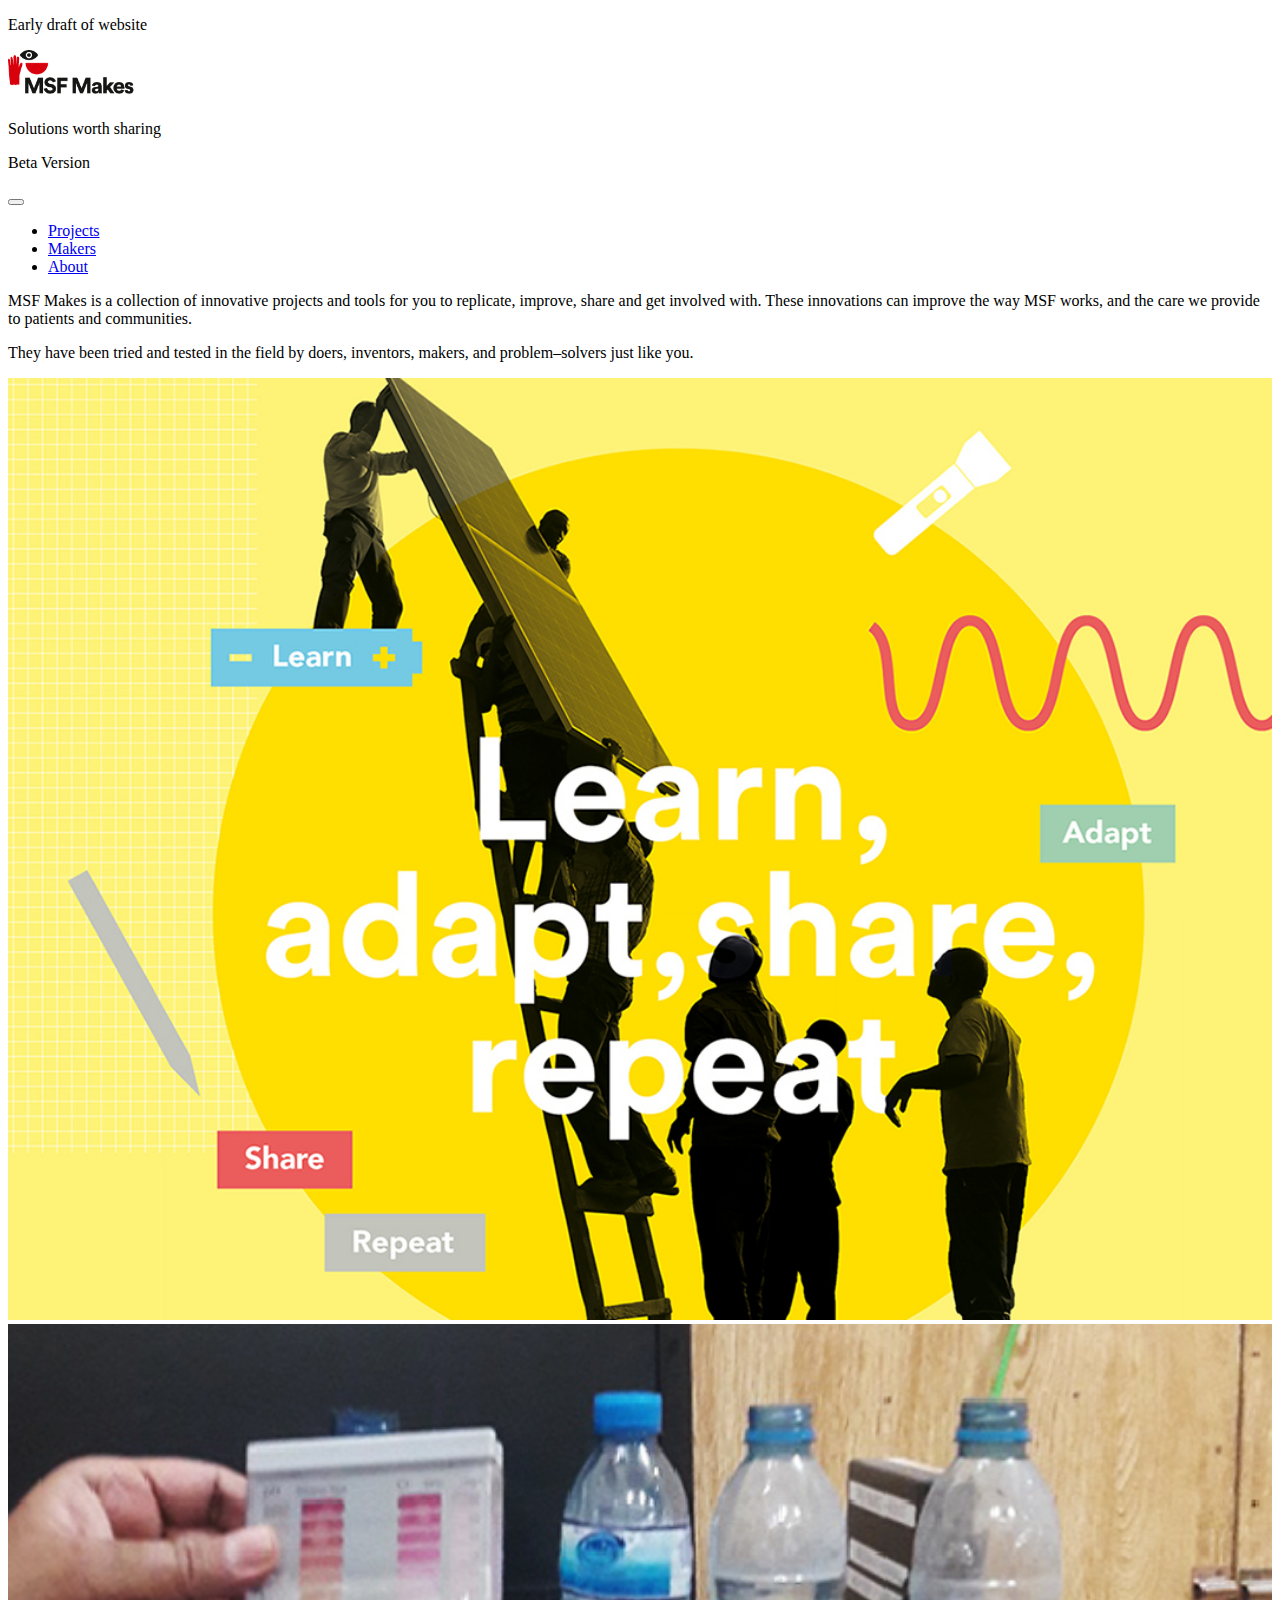
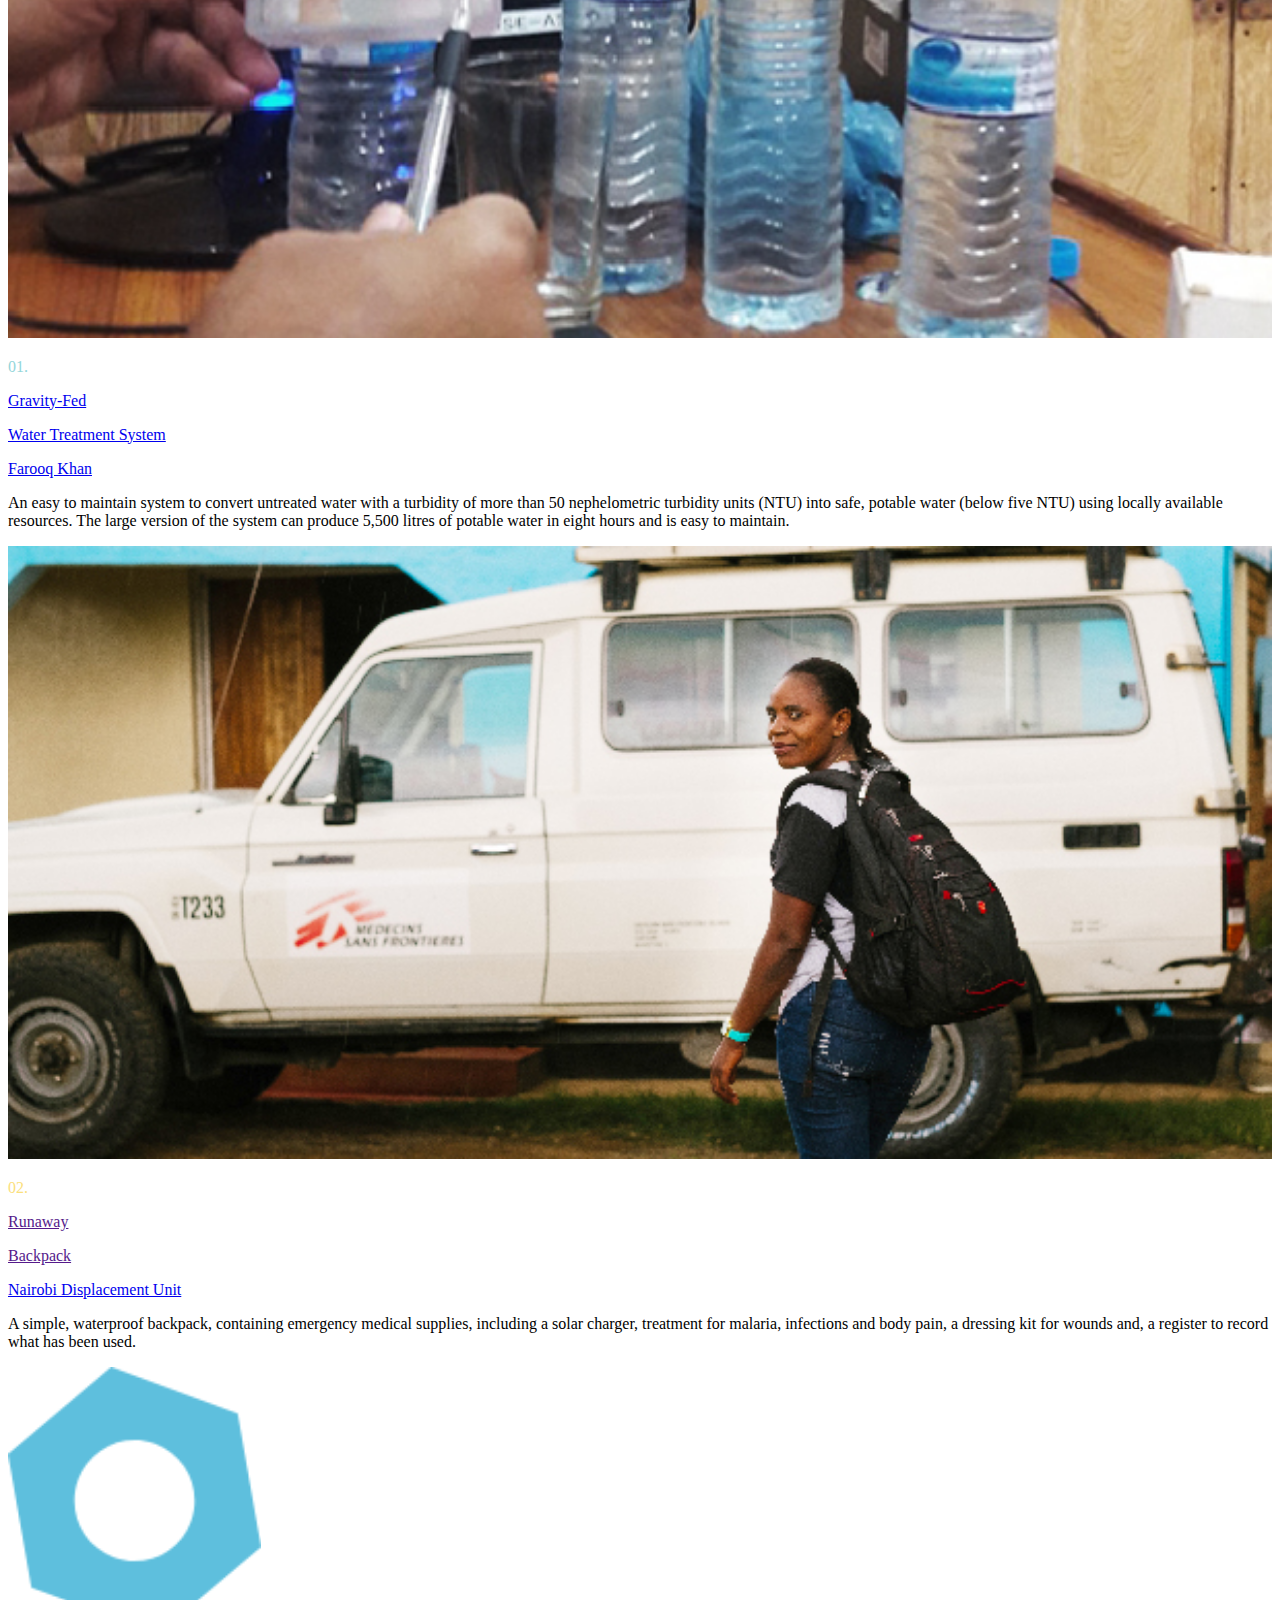
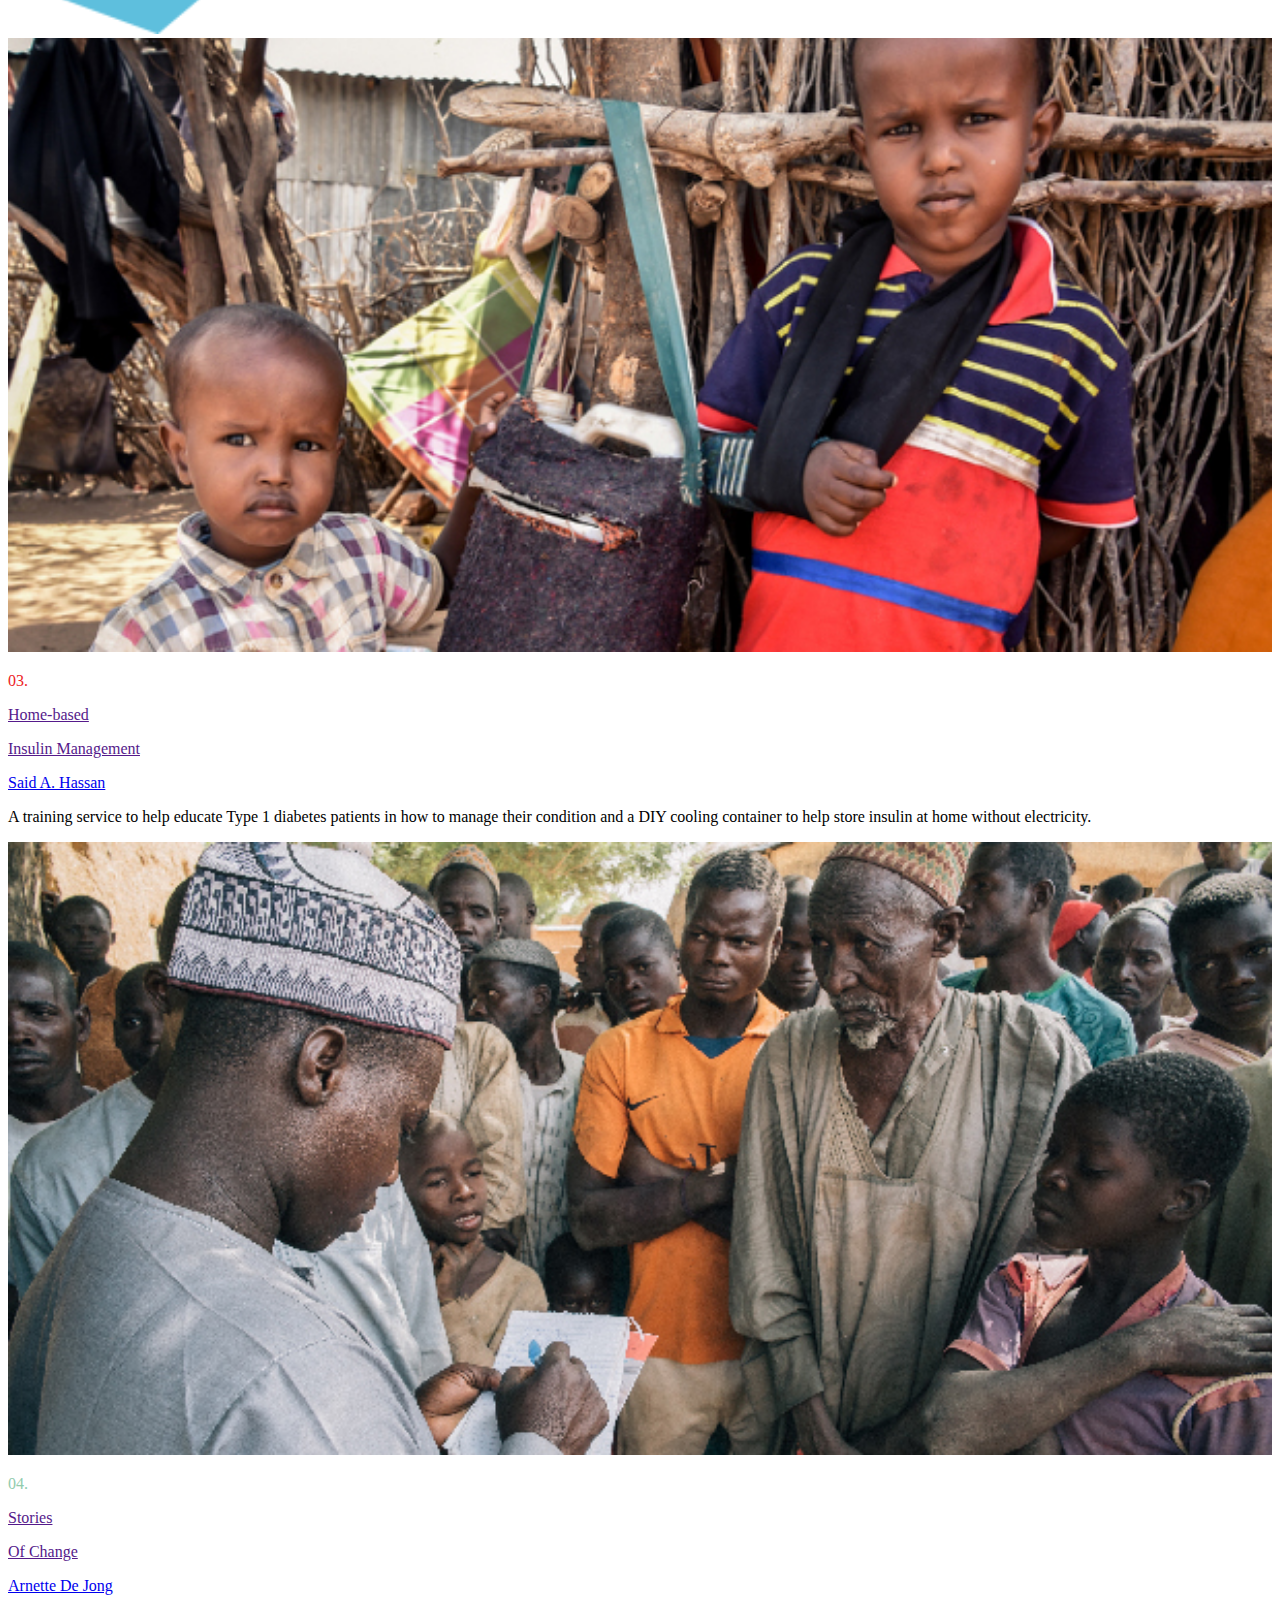
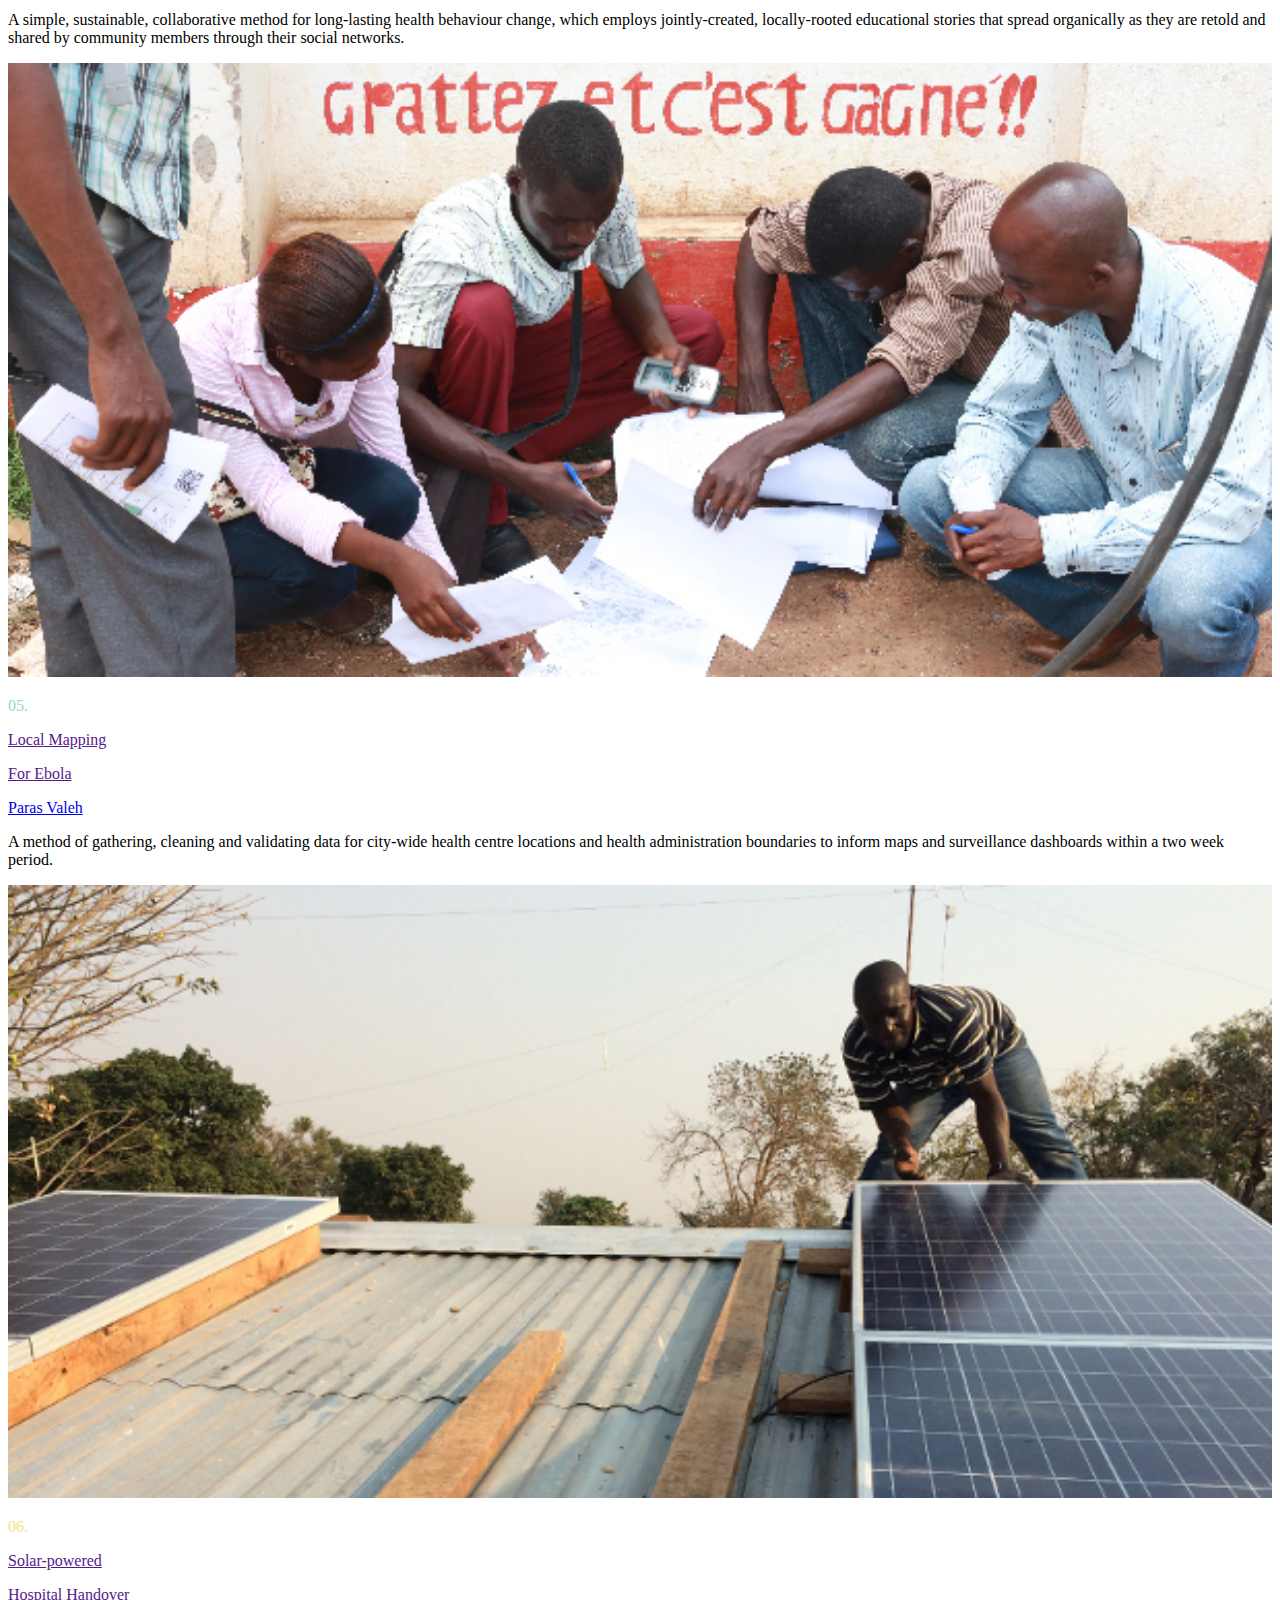
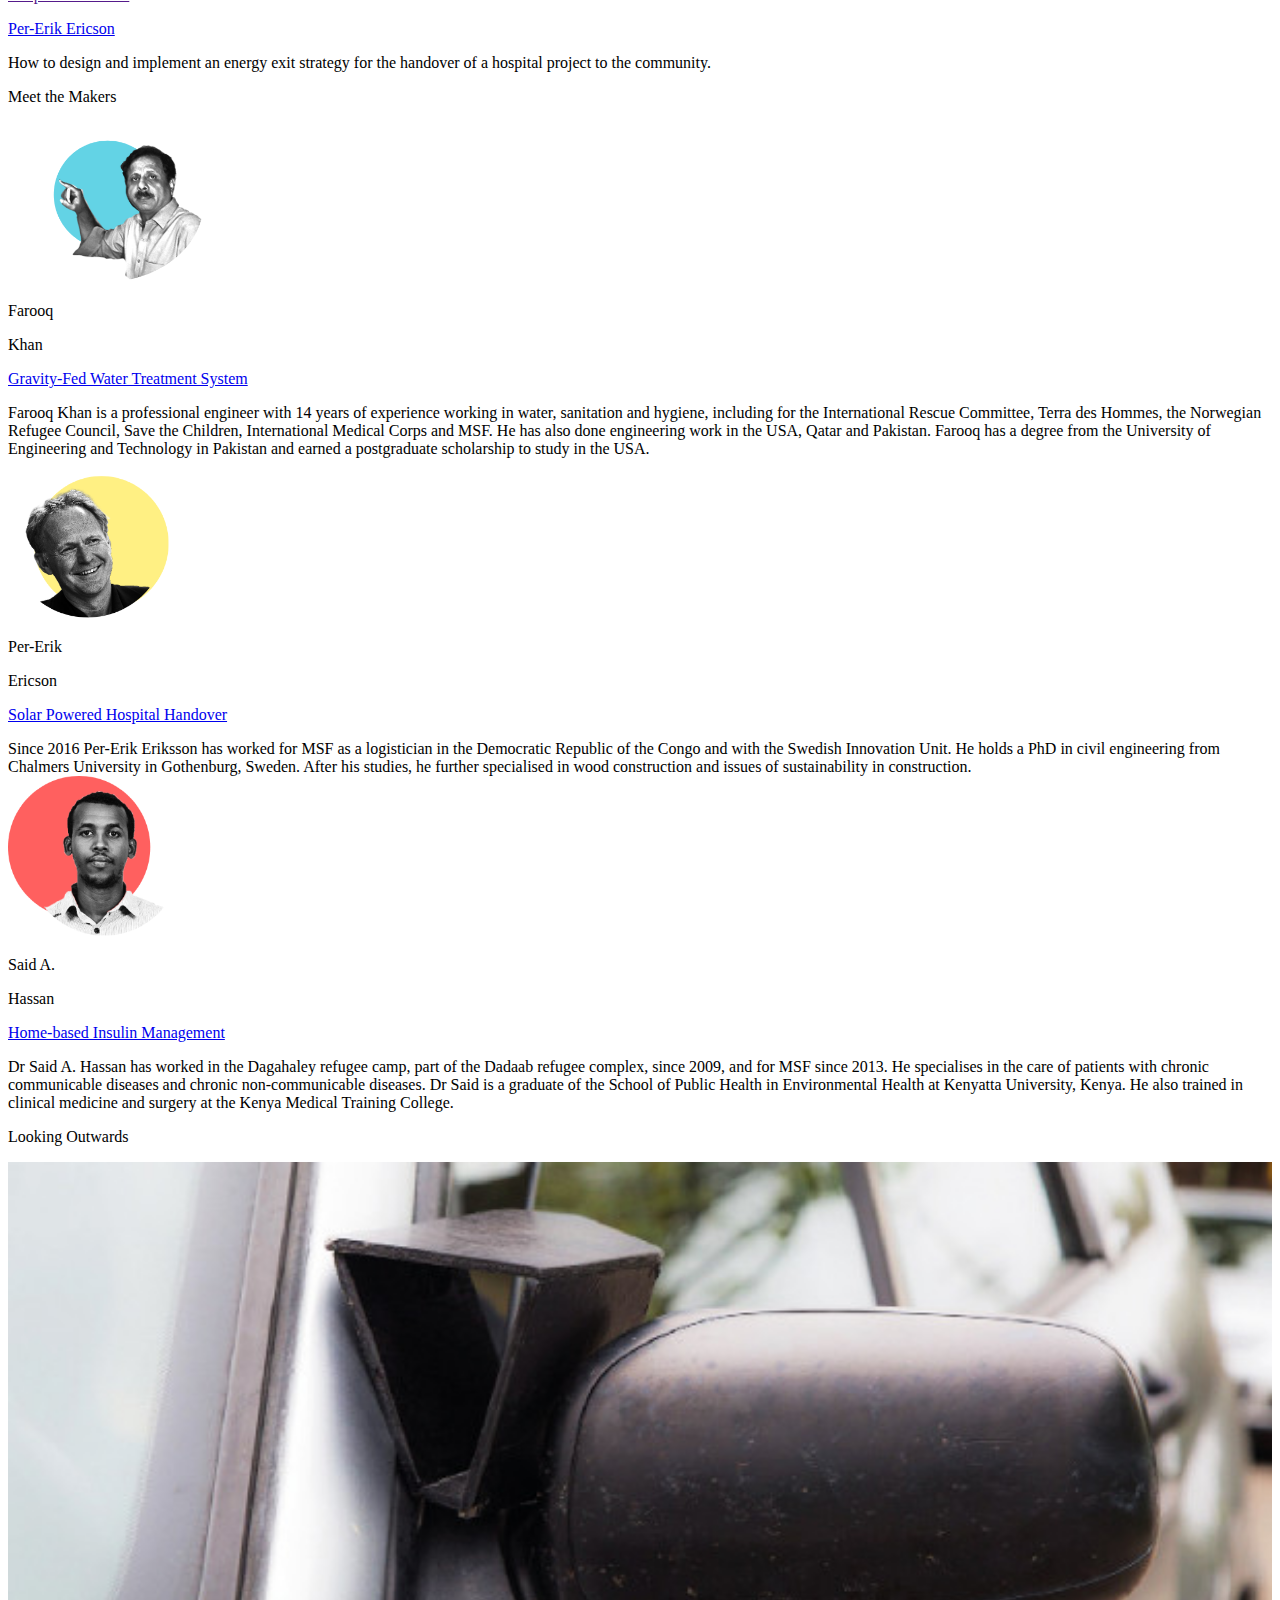
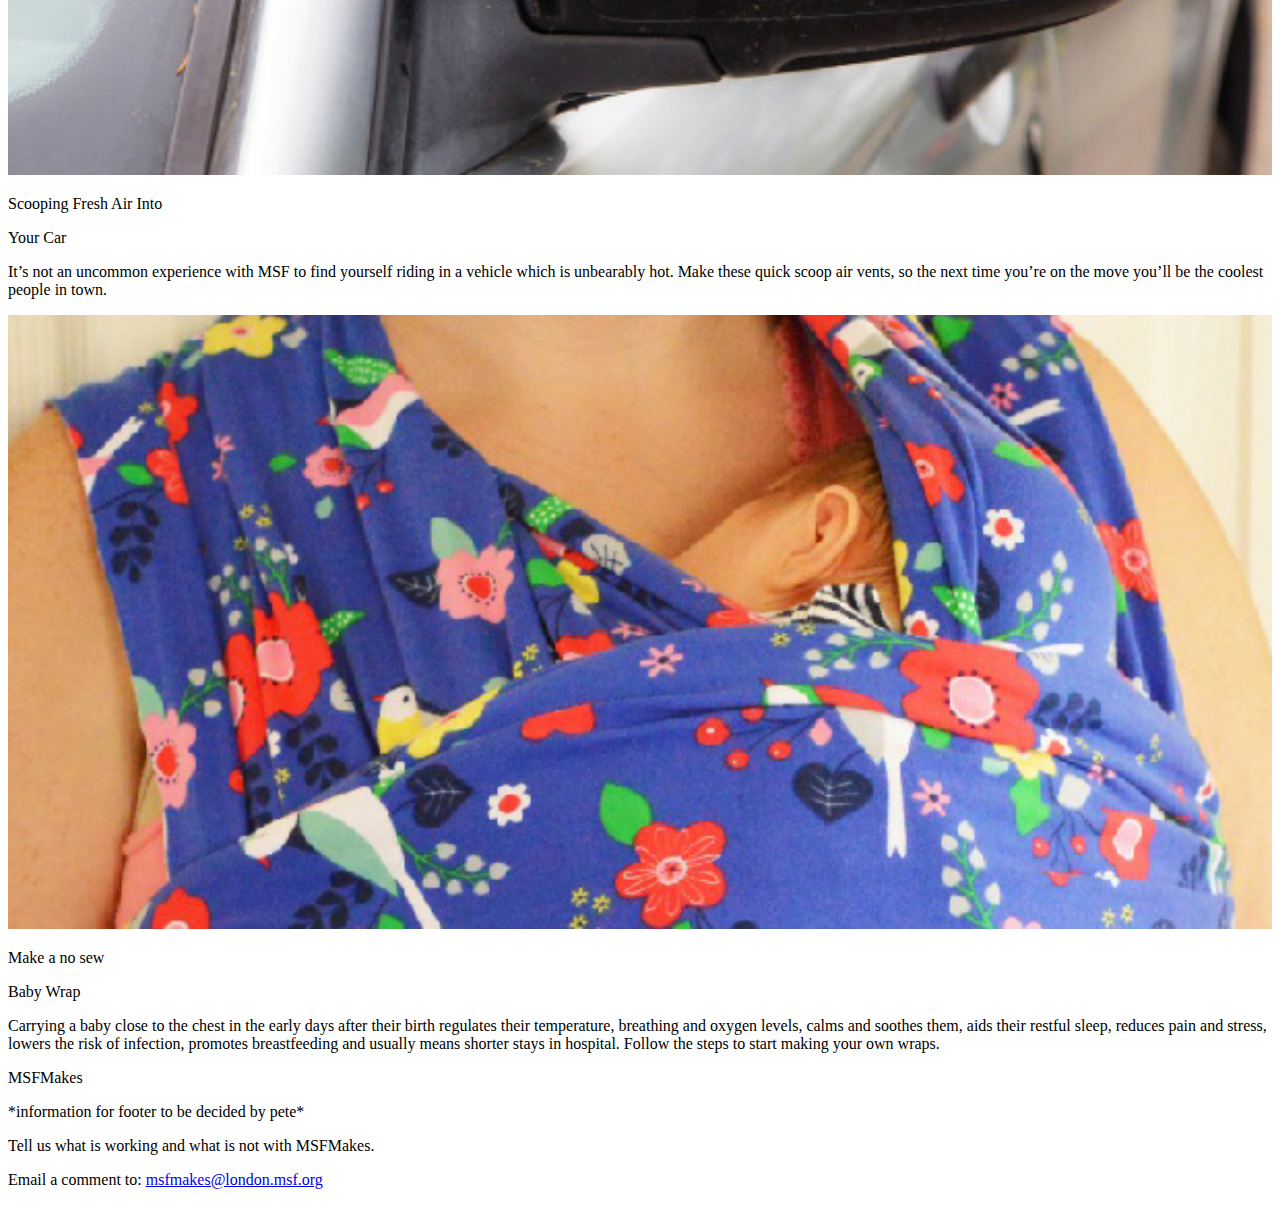
==== index.html @ 44905a4c "initial commit of public" ====
<!doctype html>
<html lang="en">
  <head>
	<meta name="generator" content="Hugo 0.66.0" />
    <meta charset="utf-8">
    <meta name="viewport" content="width=device-width, initial-scale=1, shrink-to-fit=no">
    
    <link rel="stylesheet" href="http://example.org/css/bootstrap.min.css">
    
    <link rel="stylesheet" href="http://example.org/css/msfmakes.css">
    
    <script src="http://example.org/js/jquery-3.4.1.min.js"></script>
    
    <script src="http://example.org/js/bootstrap.min.js"></script>
    <link href="https://fonts.googleapis.com/css?family=Poppins:400,700&display=swap" rel="stylesheet">
    <title>MSF Makes</title>
  </head>  
  <body>
    <div class="temp_banner">
	<p class=subsectiontitle>Early draft of website</p>
</div>
<div id="nav-border" class="container">
  <nav class="navbar navbar-expand-lg">
	<a class="navbar-brand" href="/"><img id="menu_logo" src="/images/menu/MSF_LOGO.png" alt="MSF Logo" height="50px" /></a>
	<div class="tagline">
	  <p id="toptagline">Solutions worth sharing</p>
	  <p id="bottomtagline">Beta Version</p>
	</div>
	  <button class="navbar-toggler" type="button" data-toggle="collapse" data-target="#navbarSupportedContent" aria-controls="navbarSupportedContent" aria-expanded="false" aria-label="Toggle navigation">
	    <span class="navbar-toggler-icon"></span>
	  </button>
	  <div class="collapse navbar-collapse" id="navbarSupportedContent">
	    <ul id="menuitems" class="navbar-nav mx-auto">
	      
	    	
			  <li class="nav-item">
			    <a class="nav-link" href="/">Projects</a>
			  </li>
	      
	    	
			  <li class="nav-item">
			    <a class="nav-link" href="/makers/">Makers</a>
			  </li>
	      
	    	
			  <li class="nav-item">
			    <a class="nav-link" href="/about/">About</a>
			  </li>
	      
	    </ul>
	  </div>
  </nav>
</div>
    <div class="container">
      <main id="main">
       
        <div id="mainpageintro" class="row">
        	<div id="mainpageintroleft" class="col-lg-6">
        		<p class="highlight">MSF Makes is a collection of innovative projects  and tools for you to replicate, improve, share and get involved with. These innovations can improve the way MSF works, and the care we provide to patients and communities.</p>
        		<p class="highlight">They have been tried and tested in the field by  doers, inventors, makers, and problem–solvers just like you.</p>
        	</div>
        	<div class="col-lg-6">
        		<img src="images/front/MSFMakes_Issue1_COVER_AWK_02.jpg" width="100%"/>
        	</div>
        </div>
        <div class="row contentrow">
        	<div class="col-md-4">
				<div class="projectcard">
	<img src="images/projects/gravity/612x297_MASTER_0054_Layer_7.jpg" width="100%" />
	<p class="projectcard_number" style="color:#94d6da">01.</p>
	<p class="projectcard_title"><a href="gravity">Gravity-Fed</a></p>
	<p class="projectcard_title"><a href="gravity">Water Treatment System</a></p>
	<p class="projectcard_author"><a href="/makers/">Farooq Khan</a></p>
	<p class="projectcard_description">An easy to maintain system to convert untreated water with a turbidity of more than 50 nephelometric turbidity units (NTU) into safe, potable water (below five NTU) using locally available resources. The large version of the system can produce 5,500 litres of potable water in eight hours and is easy to maintain.</p>
</div>
        	</div>
        	<div class="col-md-4">
				<div class="projectcard">
	<img src="images/projects/backpack/612x297_MASTER_0052_Layer_9.jpg" width="100%" />
	<p class="projectcard_number" style="color:#fbe07c">02.</p>
	<p class="projectcard_title"><a href="">Runaway</a></p>
	<p class="projectcard_title"><a href="">Backpack</a></p>
	<p class="projectcard_author"><a href="/makers/">Nairobi Displacement Unit</a></p>
	<p class="projectcard_description">A simple, waterproof backpack, containing emergency medical supplies, including a solar charger, treatment for malaria, infections and body pain, a dressing kit for wounds and, a register to record what has been used.</p>
</div>
        	</div>
        	<div class="col-md-4">
        	</div>
        </div>
        <div class="row contentrow">
            <div class="col-md-4 iconsegment">
            	<img src="images/icons/ICON_42.png"  width="20%" />
        	</div>
        	<div class="col-md-4">
				<div class="projectcard">
	<img src="images/projects/insulin/1876x800_MASTER_0040_Layer_6_1.jpg" width="100%" />
	<p class="projectcard_number" style="color:#ed1c24">03.</p>
	<p class="projectcard_title"><a href="">Home-based</a></p>
	<p class="projectcard_title"><a href="">Insulin Management</a></p>
	<p class="projectcard_author"><a href="/makers/">Said A. Hassan</a></p>
	<p class="projectcard_description">A training service to help educate Type 1 diabetes patients in how to manage their condition and a DIY cooling container to help store insulin at home without electricity.</p>
</div>
        	</div>
        	<div class="col-md-4">
				<div class="projectcard">
	<img src="images/projects/stories/612x297_MASTER_0041_Layer_20.jpg" width="100%" />
	<p class="projectcard_number" style="color:#91ccad">04.</p>
	<p class="projectcard_title"><a href="">Stories</a></p>
	<p class="projectcard_title"><a href="">Of Change</a></p>
	<p class="projectcard_author"><a href="/makers/">Arnette De Jong</a></p>
	<p class="projectcard_description">A simple, sustainable, collaborative method for long-lasting health behaviour change, which employs jointly-created, locally-rooted educational stories that spread organically as they are retold and shared by community members through their social networks.</p>
</div>
        	</div>
        </div>
        <div class="row contentrow">
        	<div class="col-md-4">
				<div class="projectcard">
	<img src="images/projects/mapping/612x297_MASTER_0032_Layer_29.jpg" width="100%" />
	<p class="projectcard_number" style="color:#94d6da">05.</p>
	<p class="projectcard_title"><a href="">Local Mapping</a></p>
	<p class="projectcard_title"><a href="">For Ebola</a></p>
	<p class="projectcard_author"><a href="/makers/">Paras Valeh</a></p>
	<p class="projectcard_description">A method of gathering, cleaning and validating data for city-wide health centre locations and health administration boundaries to inform maps and surveillance dashboards within a two week period.</p>
</div>
        	</div>
        	<div class="col-md-4">
				<div class="projectcard">
	<img src="images/projects/solar/1876x800_MASTER_0016_Layer_30_1.jpg" width="100%" />
	<p class="projectcard_number" style="color:#fbe07c">06.</p>
	<p class="projectcard_title"><a href="">Solar-powered</a></p>
	<p class="projectcard_title"><a href="">Hospital Handover</a></p>
	<p class="projectcard_author"><a href="/makers/">Per-Erik Ericson</a></p>
	<p class="projectcard_description">How to design and implement an energy exit strategy for the handover of a hospital project to the community.</p>
</div>
        	</div>
        	<div class="col-md-4">
        	</div>
        </div>
        <div class="row contentrow">
        	<div class="col-md-12 subsectiontitle">
        		<p>Meet the Makers</p>
        	</div>
        </div>
        <div class="row contentrow">
        	<div class="col-md-4">
				<div class="makerprofile">
	<img src="/images/makers/Maker_01.png" height="160px" />
	<p class="makerprofile_name">Farooq</p>
	<p class="makerprofile_name">Khan</p>
	<p class="makerprofile_project"><a href="/gravity/">Gravity-Fed Water Treatment System</a></p>
	<div class="makerprofile_bio">Farooq Khan is a professional engineer with 14 years of experience working in water, sanitation and hygiene, including for the International Rescue Committee, Terra des Hommes, the Norwegian Refugee Council, Save the Children, International Medical Corps and MSF. He has also done engineering work in the USA, Qatar and Pakistan. Farooq has a degree from the University of Engineering and Technology in Pakistan and earned a postgraduate scholarship to study in the USA. </div>
</div>        	
        	</div>
        	<div class="col-md-4">
				<div class="makerprofile">
	<img src="/images/makers/Maker_06.png" height="160px" />
	<p class="makerprofile_name">Per-Erik</p>
	<p class="makerprofile_name">Ericson</p>
	<p class="makerprofile_project"><a href="/solar/">Solar Powered Hospital Handover</a></p>
	<div class="makerprofile_bio">Since 2016 Per-Erik Eriksson has worked for MSF as a logistician in the Democratic Republic of the Congo and with the Swedish Innovation Unit. He holds a PhD in civil engineering from Chalmers University in Gothenburg, Sweden. After his studies, he further specialised in wood construction and issues of sustainability in construction.</div>
</div>        	
        	</div>
        	<div class="col-md-4">
				<div class="makerprofile">
	<img src="/images/makers/Maker_03.png" height="160px" />
	<p class="makerprofile_name">Said A.</p>
	<p class="makerprofile_name">Hassan</p>
	<p class="makerprofile_project"><a href="/insulin/">Home-based Insulin Management</a></p>
	<div class="makerprofile_bio">Dr Said A. Hassan has worked in the Dagahaley refugee camp, part of the Dadaab refugee complex, since 2009, and for MSF since 2013. He specialises in the care of patients with chronic communicable diseases and chronic non-communicable diseases. Dr Said is a graduate of the School of Public Health in Environmental Health at Kenyatta University, Kenya. He also trained in clinical medicine and surgery at the Kenya Medical Training College.</div>
</div>
        	</div>
        </div>
        <div class="row contentrow">
        	<div class="col-md-12 subsectiontitle">
        		<p>Looking Outwards</p>
        	</div>
        </div>
         <div class="row contentrow">
        	<div class="col-md-4">
        		<div class="projectcard lookingout">
	<img src="images/looking_out/764x570_MASTER_0019_Layer_43.jpg" width="100%" />
	<div class="lookingout_text">
		<p class="projectcard_title">Scooping Fresh Air Into</p>
		<p class="projectcard_title">Your Car</p>
		<p class="projectcard_description">It’s not an uncommon experience with MSF to find yourself riding in a vehicle which is unbearably hot. Make these quick scoop air vents, so the next time you’re on the move you’ll be the coolest people in town.</p>
	</div>
</div>
        	</div>
        	<div class="col-md-4">
        		<div class="projectcard lookingout">
	<img src="images/looking_out/612x297_MASTER_0012_Layer_49.jpg" width="100%" />
	<div class="lookingout_text">
		<p class="projectcard_title">Make a no sew</p>
		<p class="projectcard_title">Baby Wrap</p>
		<p class="projectcard_description">Carrying a baby close to the chest in the early days after their birth regulates their temperature, breathing and oxygen levels, calms and soothes them, aids their restful sleep, reduces pain and stress, lowers the risk of infection, promotes breastfeeding and usually means shorter stays in hospital. Follow the steps to start making your own wraps.</p>
	</div>
</div>
        	</div>
        </div>      

      </main>
      <div id="footer" class="row contentrow">
	<div  class="col-md-4">
		<p>MSFMakes</p>
		<p>*information for footer to be decided by pete*</p>
	</div>
	<div class="col-md-4">
	</div>
	<div class="col-md-4">
		<p>Tell us what is working and what is not with MSFMakes.</p>
		<p>Email a comment to: <a href="mailto:msfmakes@london.msf.org">msfmakes@london.msf.org</a></p>
	</div>
</div>
    </div>
  </body>
</html>
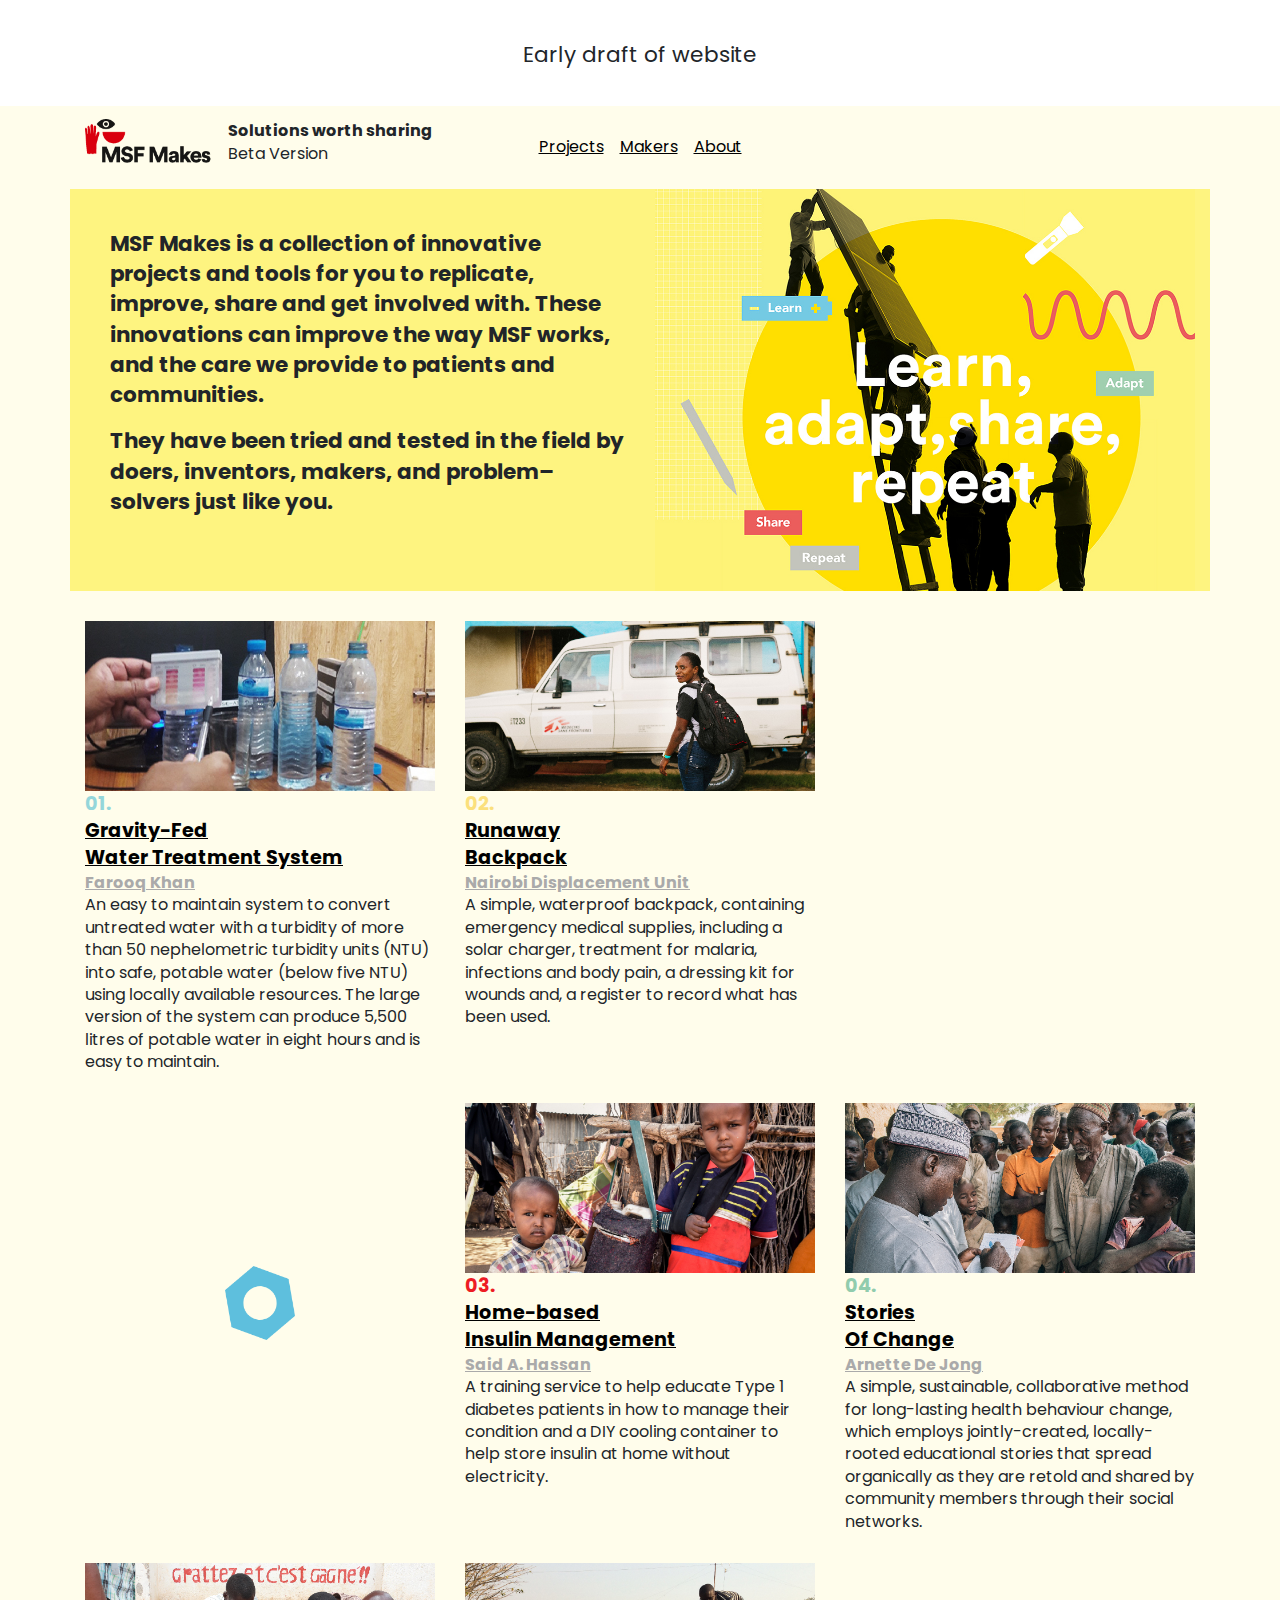
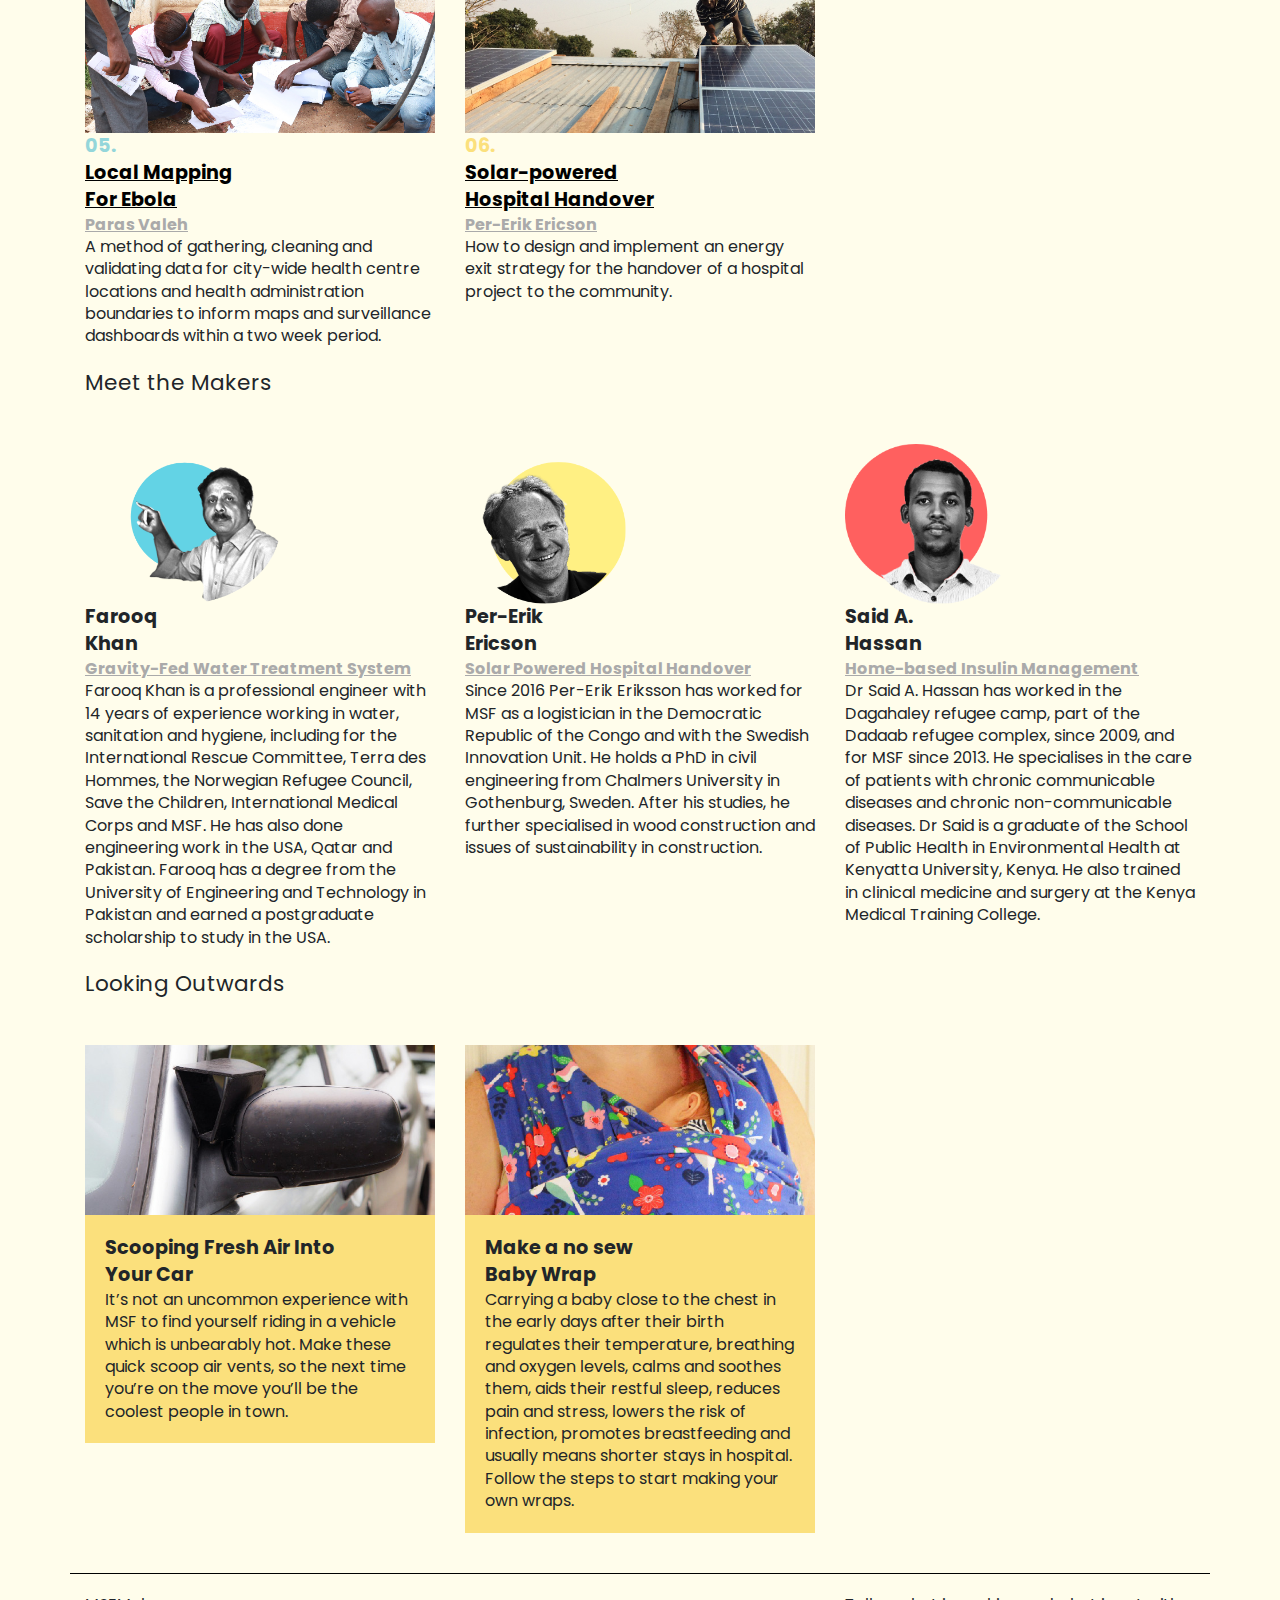
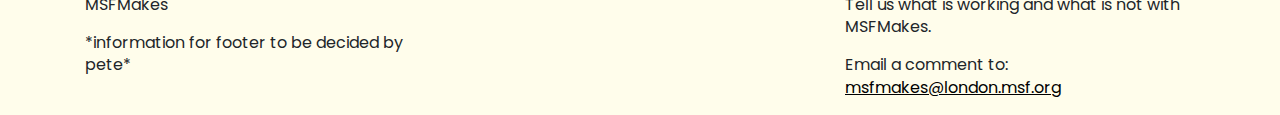
==== commit e44d238d: "changing URLs to relative" ====
--- a/index.html
+++ b/index.html
@@ -5,13 +5,13 @@
     <meta charset="utf-8">
     <meta name="viewport" content="width=device-width, initial-scale=1, shrink-to-fit=no">
     
-    <link rel="stylesheet" href="http://example.org/css/bootstrap.min.css">
-    
-    <link rel="stylesheet" href="http://example.org/css/msfmakes.css">
-    
-    <script src="http://example.org/js/jquery-3.4.1.min.js"></script>
-    
-    <script src="http://example.org/js/bootstrap.min.js"></script>
+    <link rel="stylesheet" href="css/bootstrap.min.css">
+    
+    <link rel="stylesheet" href="css/msfmakes.css">
+    
+    <script src="js/jquery-3.4.1.min.js"></script>
+    
+    <script src="js/bootstrap.min.js"></script>
     <link href="https://fonts.googleapis.com/css?family=Poppins:400,700&display=swap" rel="stylesheet">
     <title>MSF Makes</title>
   </head>  
--- a/css/msfmakes.css
+++ b/css/msfmakes.css
@@ -0,0 +1,199 @@
+body {
+	background-color:#fffdeb;
+	font-family: 'Poppins', sans-serif;
+	line-height:1.4;
+}
+
+a {
+	color:#000;
+	text-decoration: underline;
+}
+
+/* menu */
+
+.navbar {
+	align-items: initial;
+}
+
+#menu_logo {
+	vertical-align: top;
+}
+
+.tagline {
+	display:inline-block;
+}
+
+#toptagline {
+	margin-bottom:0px;
+	margin-top:6px;
+	font-weight:700;
+}
+
+@media  (min-width: 900px) {
+	#menuitems {
+	    position: absolute;
+	    left: 50%;
+	    transform: translateX(-50%);
+	}
+}
+
+#menuitems li a {
+	color:#000;
+}
+
+
+.navbar {
+	padding: .5rem 0rem;
+}
+
+.highlight {
+	font-weight: 700;
+	font-size:1.35em;
+}
+
+#mainpageintro {
+	background-color:#fef480;
+}
+
+#mainpageintroleft {
+	padding-left:40px;
+	padding-top:40px;
+}
+
+/*@media  (min-width: 900px) {
+	.contentrow {
+		margin-left:-30px;
+		margin-right:-30px;
+	}
+}*/
+
+/* title */
+
+.subsectiontitle, h3 {
+	font-size:1.35em;
+	margin-top:20px;
+}
+
+
+/* project cards  and makers profile*/
+
+.projectcard, .makerprofile {
+	width:100%;
+	margin-top:30px;
+	font-weight:700;
+}
+
+.projectcard p, .makerprofile p {
+	margin-bottom:0px;
+}
+
+.projectcard_title, .makerprofile_name {
+	font-size:1.2em;
+}
+
+.projectcard_number {
+	font-size:1.2em;
+}
+
+.projectcard_author a, .makerprofile_project a {
+	color:#aaaaaa;
+}
+
+.projectcard_description, .makerprofile_bio {
+	font-weight:400;
+}
+
+.lookingout {
+	background-color: #fbe07c;
+}
+
+.lookingout_text {
+	padding:20px;
+}
+
+/* icon fillers */
+
+.iconsegment {
+  display:flex;
+  align-items:center;
+  justify-content:center;
+}
+
+/* footer */
+
+#footer {
+	margin-top:40px;
+	padding-top:20px;
+	border-top:1px solid #000;
+}
+
+/* project page */
+
+#projectpage img {
+	width:100%;
+}
+
+#headlineimage {
+	background-size: auto 100%;
+	background-position: center top;
+	padding-bottom:20px;
+	background-clip: content-box;
+	min-height:300px;
+}
+
+#projectpage li {
+	list-style-type: none;
+	border-bottom: 1px solid #000;
+	padding-bottom:5px;
+	margin-bottom:5px;
+	font-size:0.9em;
+}
+
+#projectpage ul {
+	padding-left:0px;
+}
+
+.referentstip {
+	background-color:#fbe07c;
+	padding:20px;
+	font-weight:700;
+}
+
+.referentstipimg {
+	width:40px !important;
+	display:block;
+	padding-bottom:10px;
+}
+
+.approval {
+	border:1px solid #000;
+	display:inline-block;
+	border-radius:20px;
+	width:40px;
+	height:40px;
+	line-height:40px;
+	text-align: center;
+	vertical-align: middle;
+	font-weight:700;
+	font-size:1.2em;
+}
+
+.approvalr {
+	color:#ed1c24;
+}
+
+.approvaly {
+	color:#fbe07c;
+}
+
+.approvalg {
+	color:#91ccad;
+}
+
+/* banner */
+
+.temp_banner {
+	text-align:center;
+	background-color:#fff;
+	padding:20px;
+}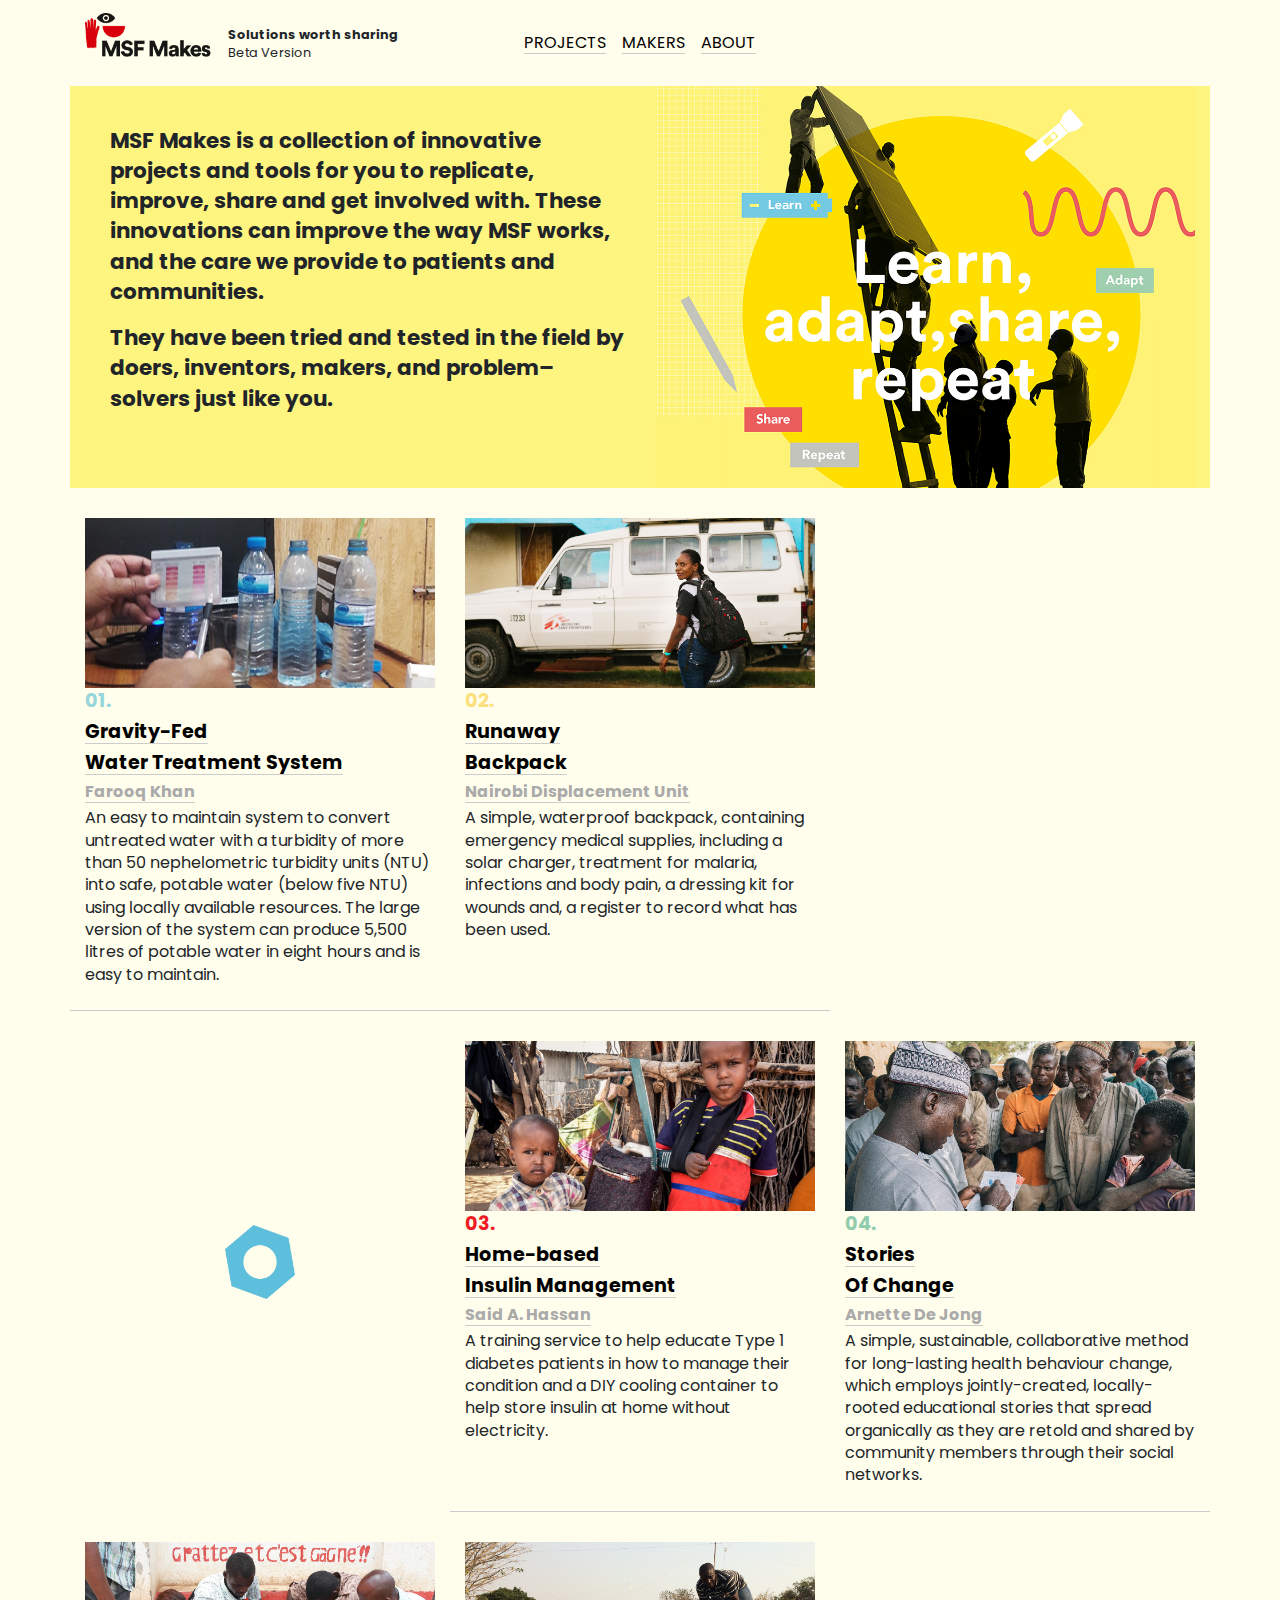
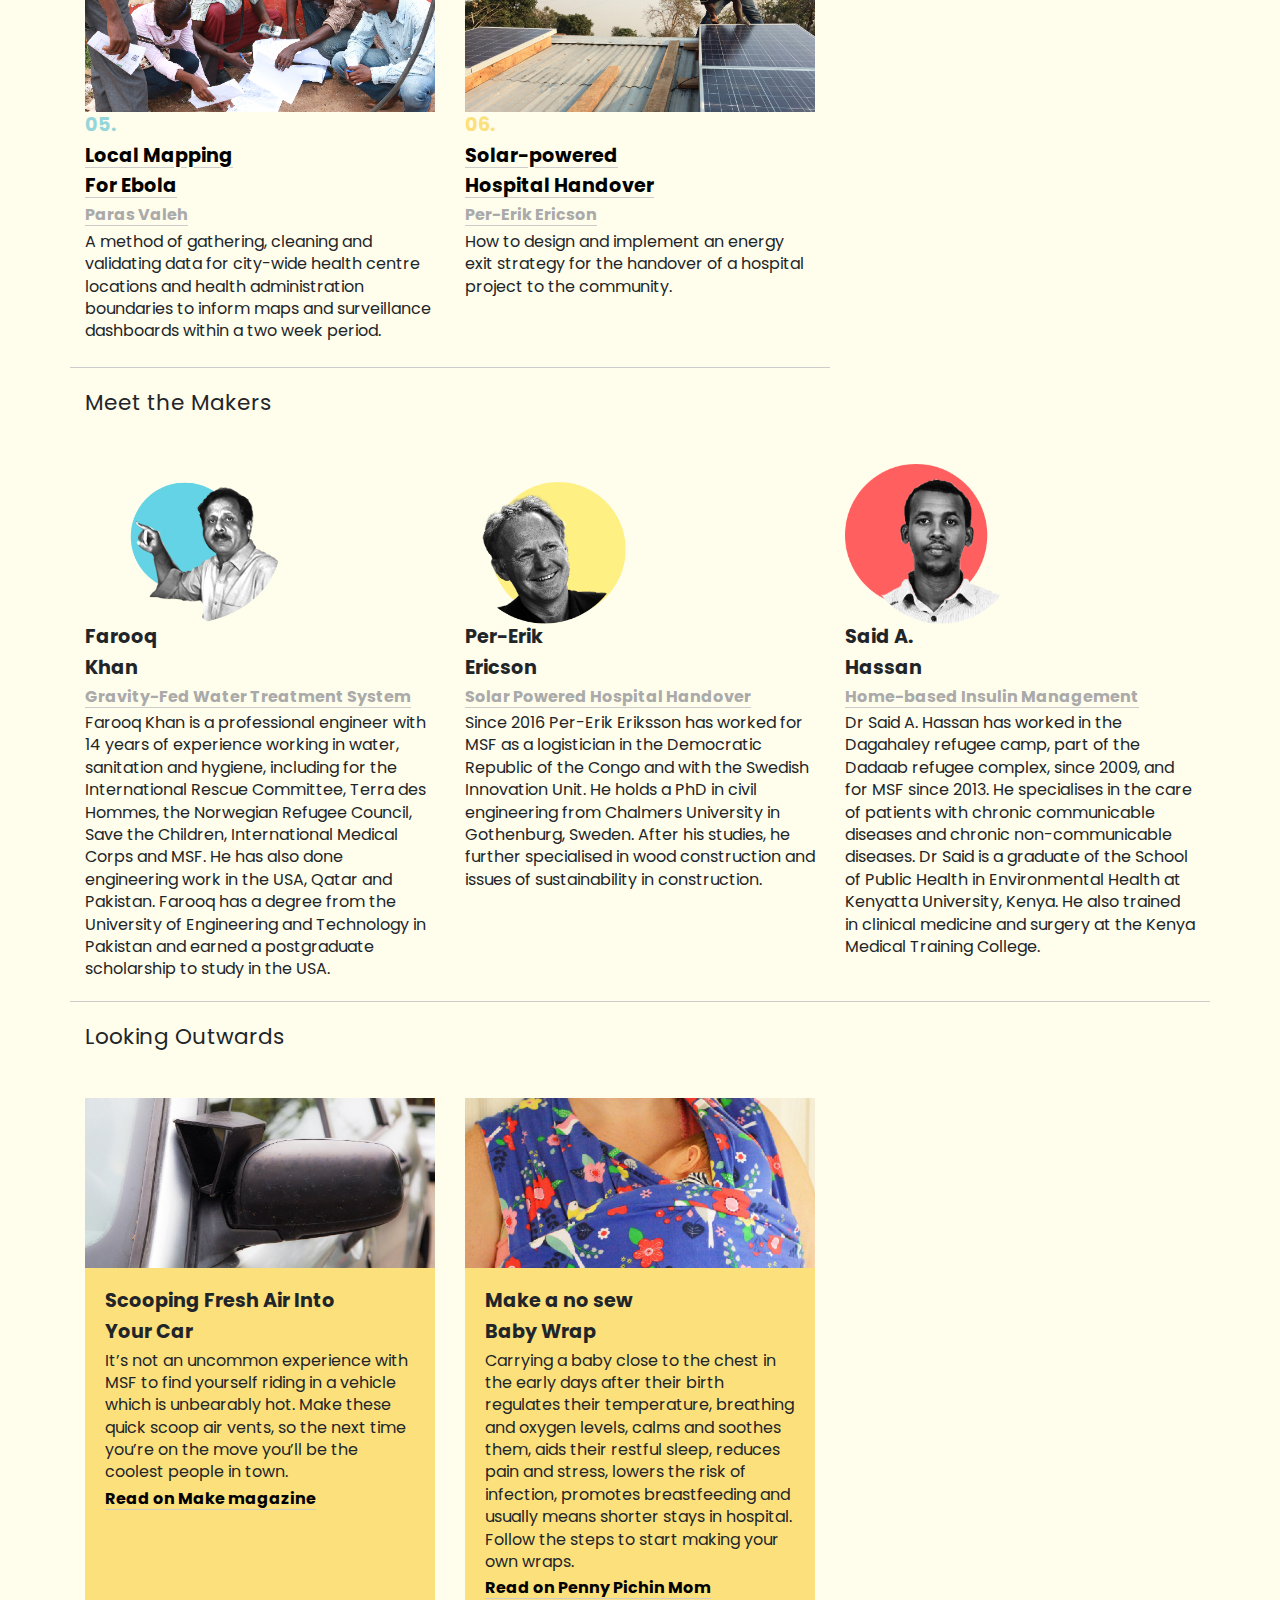
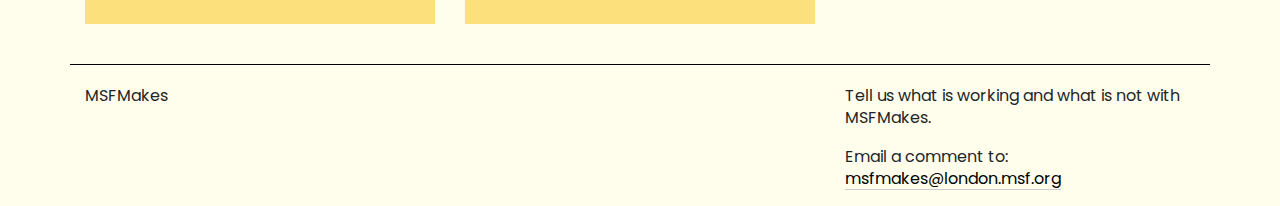
==== commit 07eb1796: "updating website" ====
--- a/index.html
+++ b/index.html
@@ -5,21 +5,18 @@
     <meta charset="utf-8">
     <meta name="viewport" content="width=device-width, initial-scale=1, shrink-to-fit=no">
     
-    <link rel="stylesheet" href="css/bootstrap.min.css">
+    <link rel="stylesheet" href="/css/bootstrap.min.css">
     
-    <link rel="stylesheet" href="css/msfmakes.css">
+    <link rel="stylesheet" href="/css/msfmakes.css">
     
-    <script src="js/jquery-3.4.1.min.js"></script>
+    <script src="/js/jquery-3.4.1.min.js"></script>
     
-    <script src="js/bootstrap.min.js"></script>
+    <script src="/js/bootstrap.min.js"></script>
     <link href="https://fonts.googleapis.com/css?family=Poppins:400,700&display=swap" rel="stylesheet">
     <title>MSF Makes</title>
   </head>  
   <body>
-    <div class="temp_banner">
-	<p class=subsectiontitle>Early draft of website</p>
-</div>
-<div id="nav-border" class="container">
+    <div id="nav-border" class="container">
   <nav class="navbar navbar-expand-lg">
 	<a class="navbar-brand" href="/"><img id="menu_logo" src="/images/menu/MSF_LOGO.png" alt="MSF Logo" height="50px" /></a>
 	<div class="tagline">
@@ -34,17 +31,17 @@
 	      
 	    	
 			  <li class="nav-item">
-			    <a class="nav-link" href="/">Projects</a>
+			    <a class="nav-link" href="/">PROJECTS</a>
 			  </li>
 	      
 	    	
 			  <li class="nav-item">
-			    <a class="nav-link" href="/makers/">Makers</a>
+			    <a class="nav-link" href="/makers/">MAKERS</a>
 			  </li>
 	      
 	    	
 			  <li class="nav-item">
-			    <a class="nav-link" href="/about/">About</a>
+			    <a class="nav-link" href="/about/">ABOUT</a>
 			  </li>
 	      
 	    </ul>
@@ -63,9 +60,8 @@
         		<img src="images/front/MSFMakes_Issue1_COVER_AWK_02.jpg" width="100%"/>
         	</div>
         </div>
-        <div class="row contentrow">
-        	<div class="col-md-4">
-				<div class="projectcard">
+        <div class="row contentrow">       	
+				<div class="projectcard col-md-4">
 	<img src="images/projects/gravity/612x297_MASTER_0054_Layer_7.jpg" width="100%" />
 	<p class="projectcard_number" style="color:#94d6da">01.</p>
 	<p class="projectcard_title"><a href="gravity">Gravity-Fed</a></p>
@@ -73,68 +69,58 @@
 	<p class="projectcard_author"><a href="/makers/">Farooq Khan</a></p>
 	<p class="projectcard_description">An easy to maintain system to convert untreated water with a turbidity of more than 50 nephelometric turbidity units (NTU) into safe, potable water (below five NTU) using locally available resources. The large version of the system can produce 5,500 litres of potable water in eight hours and is easy to maintain.</p>
 </div>
-        	</div>
-        	<div class="col-md-4">
-				<div class="projectcard">
+				
+                <div class="projectcard col-md-4">
 	<img src="images/projects/backpack/612x297_MASTER_0052_Layer_9.jpg" width="100%" />
 	<p class="projectcard_number" style="color:#fbe07c">02.</p>
-	<p class="projectcard_title"><a href="">Runaway</a></p>
-	<p class="projectcard_title"><a href="">Backpack</a></p>
+	<p class="projectcard_title"><a href="backpack">Runaway</a></p>
+	<p class="projectcard_title"><a href="backpack">Backpack</a></p>
 	<p class="projectcard_author"><a href="/makers/">Nairobi Displacement Unit</a></p>
 	<p class="projectcard_description">A simple, waterproof backpack, containing emergency medical supplies, including a solar charger, treatment for malaria, infections and body pain, a dressing kit for wounds and, a register to record what has been used.</p>
 </div>
-        	</div>
-        	<div class="col-md-4">
-        	</div>
         </div>
         <div class="row contentrow">
-            <div class="col-md-4 iconsegment">
-            	<img src="images/icons/ICON_42.png"  width="20%" />
-        	</div>
-        	<div class="col-md-4">
-				<div class="projectcard">
-	<img src="images/projects/insulin/1876x800_MASTER_0040_Layer_6_1.jpg" width="100%" />
+            
+            	<div class="col-md-4 iconsegment">
+	<img src="images/icons/ICON_42.png"  width="20%" />
+</div>
+
+				<div class="projectcard col-md-4">
+	<img src="images/projects/cooler/1876x800_MASTER_0040_Layer_6_1.jpg" width="100%" />
 	<p class="projectcard_number" style="color:#ed1c24">03.</p>
-	<p class="projectcard_title"><a href="">Home-based</a></p>
-	<p class="projectcard_title"><a href="">Insulin Management</a></p>
+	<p class="projectcard_title"><a href="cooler">Home-based</a></p>
+	<p class="projectcard_title"><a href="cooler">Insulin Management</a></p>
 	<p class="projectcard_author"><a href="/makers/">Said A. Hassan</a></p>
 	<p class="projectcard_description">A training service to help educate Type 1 diabetes patients in how to manage their condition and a DIY cooling container to help store insulin at home without electricity.</p>
 </div>
-        	</div>
-        	<div class="col-md-4">
-				<div class="projectcard">
-	<img src="images/projects/stories/612x297_MASTER_0041_Layer_20.jpg" width="100%" />
+
+				<div class="projectcard col-md-4">
+	<img src="images/projects/story/612x297_MASTER_0041_Layer_20.jpg" width="100%" />
 	<p class="projectcard_number" style="color:#91ccad">04.</p>
-	<p class="projectcard_title"><a href="">Stories</a></p>
-	<p class="projectcard_title"><a href="">Of Change</a></p>
+	<p class="projectcard_title"><a href="story">Stories</a></p>
+	<p class="projectcard_title"><a href="story">Of Change</a></p>
 	<p class="projectcard_author"><a href="/makers/">Arnette De Jong</a></p>
 	<p class="projectcard_description">A simple, sustainable, collaborative method for long-lasting health behaviour change, which employs jointly-created, locally-rooted educational stories that spread organically as they are retold and shared by community members through their social networks.</p>
 </div>
-        	</div>
         </div>
         <div class="row contentrow">
-        	<div class="col-md-4">
-				<div class="projectcard">
-	<img src="images/projects/mapping/612x297_MASTER_0032_Layer_29.jpg" width="100%" />
+				<div class="projectcard col-md-4">
+	<img src="images/projects/maps/612x297_MASTER_0032_Layer_29.jpg" width="100%" />
 	<p class="projectcard_number" style="color:#94d6da">05.</p>
-	<p class="projectcard_title"><a href="">Local Mapping</a></p>
-	<p class="projectcard_title"><a href="">For Ebola</a></p>
+	<p class="projectcard_title"><a href="maps">Local Mapping</a></p>
+	<p class="projectcard_title"><a href="maps">For Ebola</a></p>
 	<p class="projectcard_author"><a href="/makers/">Paras Valeh</a></p>
 	<p class="projectcard_description">A method of gathering, cleaning and validating data for city-wide health centre locations and health administration boundaries to inform maps and surveillance dashboards within a two week period.</p>
 </div>
-        	</div>
-        	<div class="col-md-4">
-				<div class="projectcard">
+
+				<div class="projectcard col-md-4">
 	<img src="images/projects/solar/1876x800_MASTER_0016_Layer_30_1.jpg" width="100%" />
 	<p class="projectcard_number" style="color:#fbe07c">06.</p>
-	<p class="projectcard_title"><a href="">Solar-powered</a></p>
-	<p class="projectcard_title"><a href="">Hospital Handover</a></p>
+	<p class="projectcard_title"><a href="solar">Solar-powered</a></p>
+	<p class="projectcard_title"><a href="solar">Hospital Handover</a></p>
 	<p class="projectcard_author"><a href="/makers/">Per-Erik Ericson</a></p>
 	<p class="projectcard_description">How to design and implement an energy exit strategy for the handover of a hospital project to the community.</p>
 </div>
-        	</div>
-        	<div class="col-md-4">
-        	</div>
         </div>
         <div class="row contentrow">
         	<div class="col-md-12 subsectiontitle">
@@ -142,33 +128,29 @@
         	</div>
         </div>
         <div class="row contentrow">
-        	<div class="col-md-4">
-				<div class="makerprofile">
+				<div class="makerprofile col-md-4">
 	<img src="/images/makers/Maker_01.png" height="160px" />
 	<p class="makerprofile_name">Farooq</p>
 	<p class="makerprofile_name">Khan</p>
 	<p class="makerprofile_project"><a href="/gravity/">Gravity-Fed Water Treatment System</a></p>
 	<div class="makerprofile_bio">Farooq Khan is a professional engineer with 14 years of experience working in water, sanitation and hygiene, including for the International Rescue Committee, Terra des Hommes, the Norwegian Refugee Council, Save the Children, International Medical Corps and MSF. He has also done engineering work in the USA, Qatar and Pakistan. Farooq has a degree from the University of Engineering and Technology in Pakistan and earned a postgraduate scholarship to study in the USA. </div>
 </div>        	
-        	</div>
-        	<div class="col-md-4">
-				<div class="makerprofile">
+
+				<div class="makerprofile col-md-4">
 	<img src="/images/makers/Maker_06.png" height="160px" />
 	<p class="makerprofile_name">Per-Erik</p>
 	<p class="makerprofile_name">Ericson</p>
 	<p class="makerprofile_project"><a href="/solar/">Solar Powered Hospital Handover</a></p>
 	<div class="makerprofile_bio">Since 2016 Per-Erik Eriksson has worked for MSF as a logistician in the Democratic Republic of the Congo and with the Swedish Innovation Unit. He holds a PhD in civil engineering from Chalmers University in Gothenburg, Sweden. After his studies, he further specialised in wood construction and issues of sustainability in construction.</div>
 </div>        	
-        	</div>
-        	<div class="col-md-4">
-				<div class="makerprofile">
+
+				<div class="makerprofile col-md-4">
 	<img src="/images/makers/Maker_03.png" height="160px" />
 	<p class="makerprofile_name">Said A.</p>
 	<p class="makerprofile_name">Hassan</p>
-	<p class="makerprofile_project"><a href="/insulin/">Home-based Insulin Management</a></p>
+	<p class="makerprofile_project"><a href="/cooler/">Home-based Insulin Management</a></p>
 	<div class="makerprofile_bio">Dr Said A. Hassan has worked in the Dagahaley refugee camp, part of the Dadaab refugee complex, since 2009, and for MSF since 2013. He specialises in the care of patients with chronic communicable diseases and chronic non-communicable diseases. Dr Said is a graduate of the School of Public Health in Environmental Health at Kenyatta University, Kenya. He also trained in clinical medicine and surgery at the Kenya Medical Training College.</div>
 </div>
-        	</div>
         </div>
         <div class="row contentrow">
         	<div class="col-md-12 subsectiontitle">
@@ -176,33 +158,31 @@
         	</div>
         </div>
          <div class="row contentrow">
-        	<div class="col-md-4">
-        		<div class="projectcard lookingout">
+        		<div class="lookingout col-md-4">
 	<img src="images/looking_out/764x570_MASTER_0019_Layer_43.jpg" width="100%" />
 	<div class="lookingout_text">
 		<p class="projectcard_title">Scooping Fresh Air Into</p>
 		<p class="projectcard_title">Your Car</p>
 		<p class="projectcard_description">It’s not an uncommon experience with MSF to find yourself riding in a vehicle which is unbearably hot. Make these quick scoop air vents, so the next time you’re on the move you’ll be the coolest people in town.</p>
+		<p class="projectcard_url"><a href="https://makezine.com/projects/scoop-fresh-air-into-your-car-window-vent" target="_blank">Read on Make magazine</a></p>
 	</div>
 </div>
-        	</div>
-        	<div class="col-md-4">
-        		<div class="projectcard lookingout">
+
+        		<div class="lookingout col-md-4">
 	<img src="images/looking_out/612x297_MASTER_0012_Layer_49.jpg" width="100%" />
 	<div class="lookingout_text">
 		<p class="projectcard_title">Make a no sew</p>
 		<p class="projectcard_title">Baby Wrap</p>
 		<p class="projectcard_description">Carrying a baby close to the chest in the early days after their birth regulates their temperature, breathing and oxygen levels, calms and soothes them, aids their restful sleep, reduces pain and stress, lowers the risk of infection, promotes breastfeeding and usually means shorter stays in hospital. Follow the steps to start making your own wraps.</p>
+		<p class="projectcard_url"><a href="https://www.pennypinchinmom.com/no-sew-copycat-moby-wrap" target="_blank">Read on Penny Pichin Mom</a></p>
 	</div>
 </div>
-        	</div>
         </div>      
 
       </main>
       <div id="footer" class="row contentrow">
 	<div  class="col-md-4">
 		<p>MSFMakes</p>
-		<p>*information for footer to be decided by pete*</p>
 	</div>
 	<div class="col-md-4">
 	</div>
@@ -212,5 +192,6 @@
 	</div>
 </div>
     </div>
+    <script src="/js/site.js"></script>
   </body>
 </html>--- a/css/msfmakes.css
+++ b/css/msfmakes.css
@@ -4,9 +4,17 @@
 	line-height:1.4;
 }
 
-a {
+a, .navlink {
 	color:#000;
 	text-decoration: underline;
+	text-underline-position: under;
+	text-decoration-color: #ccc;
+}
+
+a:hover, .navlink {
+	color:#000;
+	text-decoration: underline !important;
+	text-decoration-color: #000 !important;;
 }
 
 /* menu */
@@ -21,6 +29,8 @@
 
 .tagline {
 	display:inline-block;
+	font-size:0.8em;
+	padding-top:12px;
 }
 
 #toptagline {
@@ -81,10 +91,12 @@
 	width:100%;
 	margin-top:30px;
 	font-weight:700;
+	border-bottom:1px solid #ccc;
+    padding-bottom:20px;
 }
 
 .projectcard p, .makerprofile p {
-	margin-bottom:0px;
+	margin-bottom:4px;
 }
 
 .projectcard_title, .makerprofile_name {
@@ -105,10 +117,24 @@
 
 .lookingout {
 	background-color: #fbe07c;
+	background-clip: content-box;
+	width:100%;
+	margin-top:30px;
+	font-weight:700;
 }
 
 .lookingout_text {
 	padding:20px;
+}
+
+.lookingout p {
+	margin-bottom:4px;
+}
+
+.projectcard_title a:hover ~ .projectcard_title a{
+	color:#000;
+	text-decoration: underline !important;
+	text-decoration-color: #000 !important;;
 }
 
 /* icon fillers */
@@ -141,7 +167,7 @@
 	min-height:300px;
 }
 
-#projectpage li {
+#ingredients li {
 	list-style-type: none;
 	border-bottom: 1px solid #000;
 	padding-bottom:5px;
@@ -149,14 +175,21 @@
 	font-size:0.9em;
 }
 
-#projectpage ul {
+#ingredients ul {
 	padding-left:0px;
+}
+
+.activelearningcomponent {
+	background-color:#f4f4f8;
+	padding:20px;
+	margin-bottom:10px;
 }
 
 .referentstip {
 	background-color:#fbe07c;
 	padding:20px;
 	font-weight:700;
+	margin-bottom:10px;
 }
 
 .referentstipimg {
@@ -182,7 +215,7 @@
 	color:#ed1c24;
 }
 
-.approvaly {
+.approvala {
 	color:#fbe07c;
 }
 
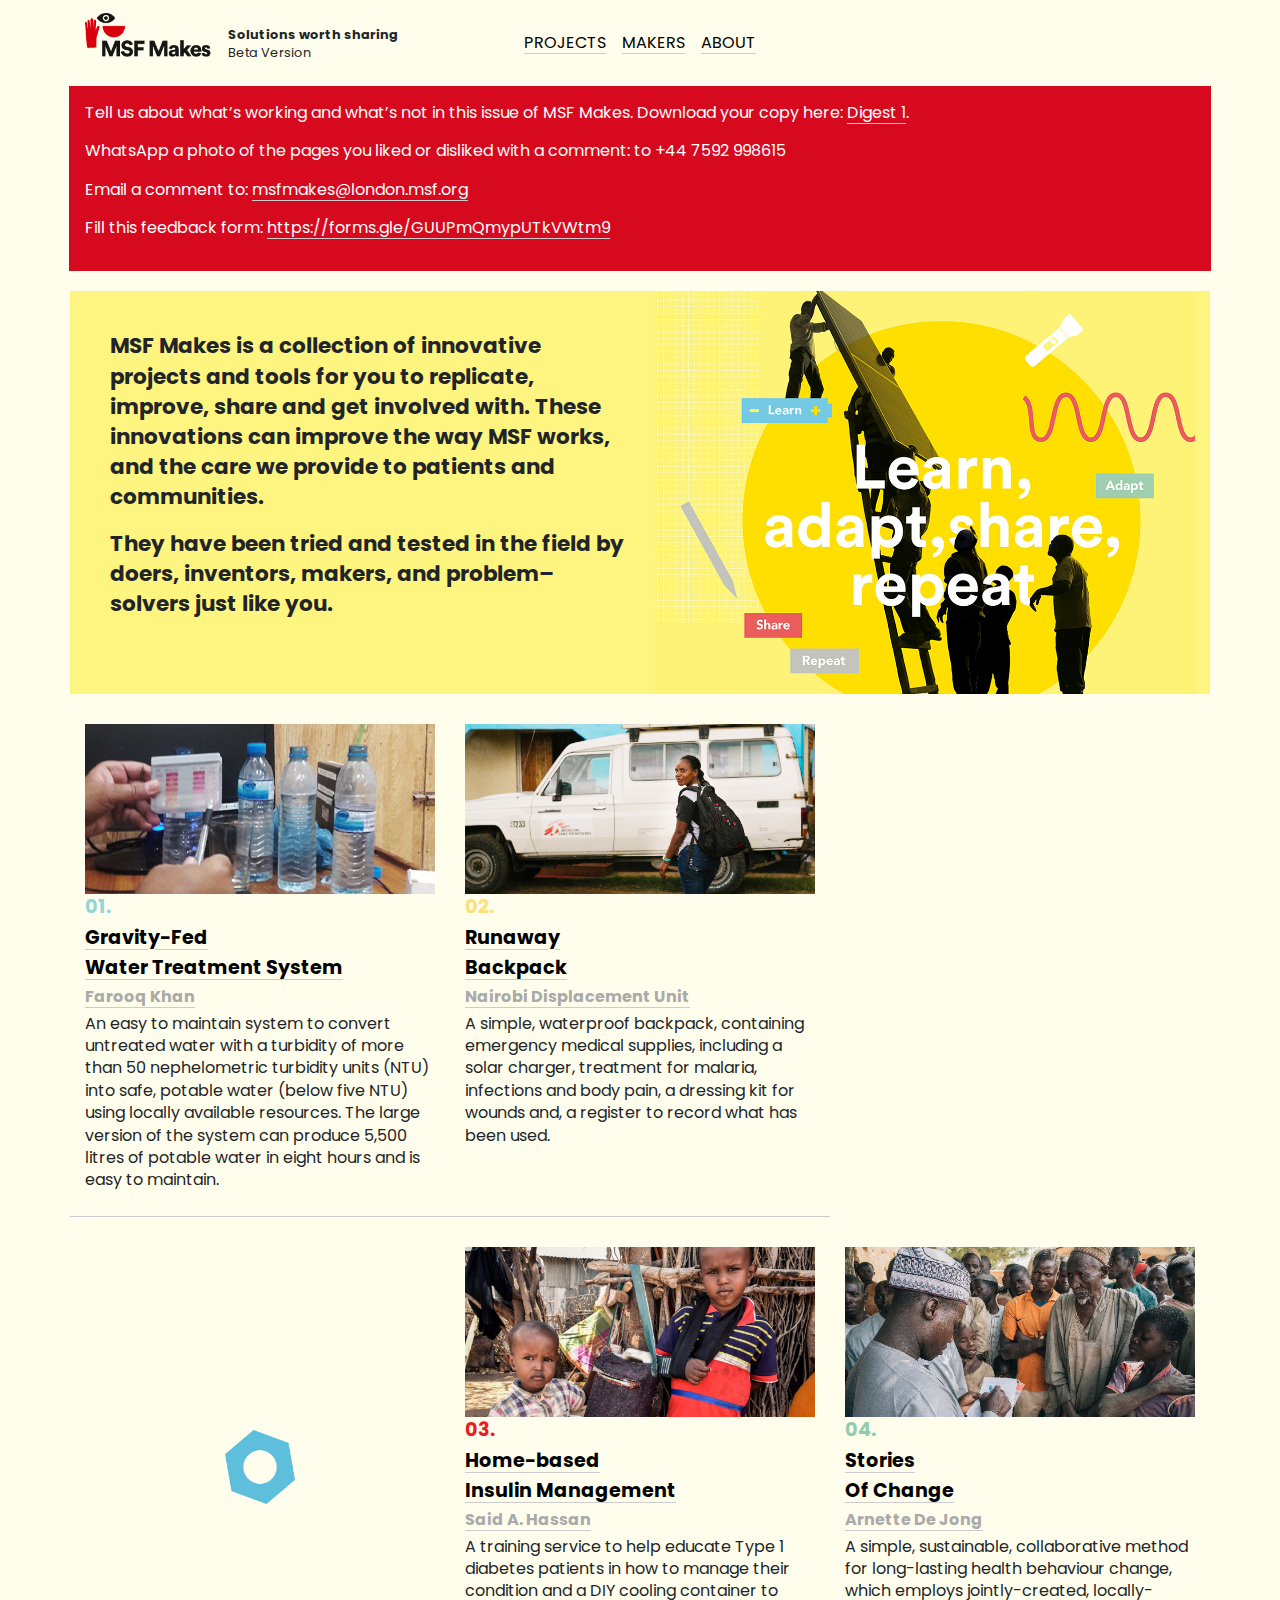
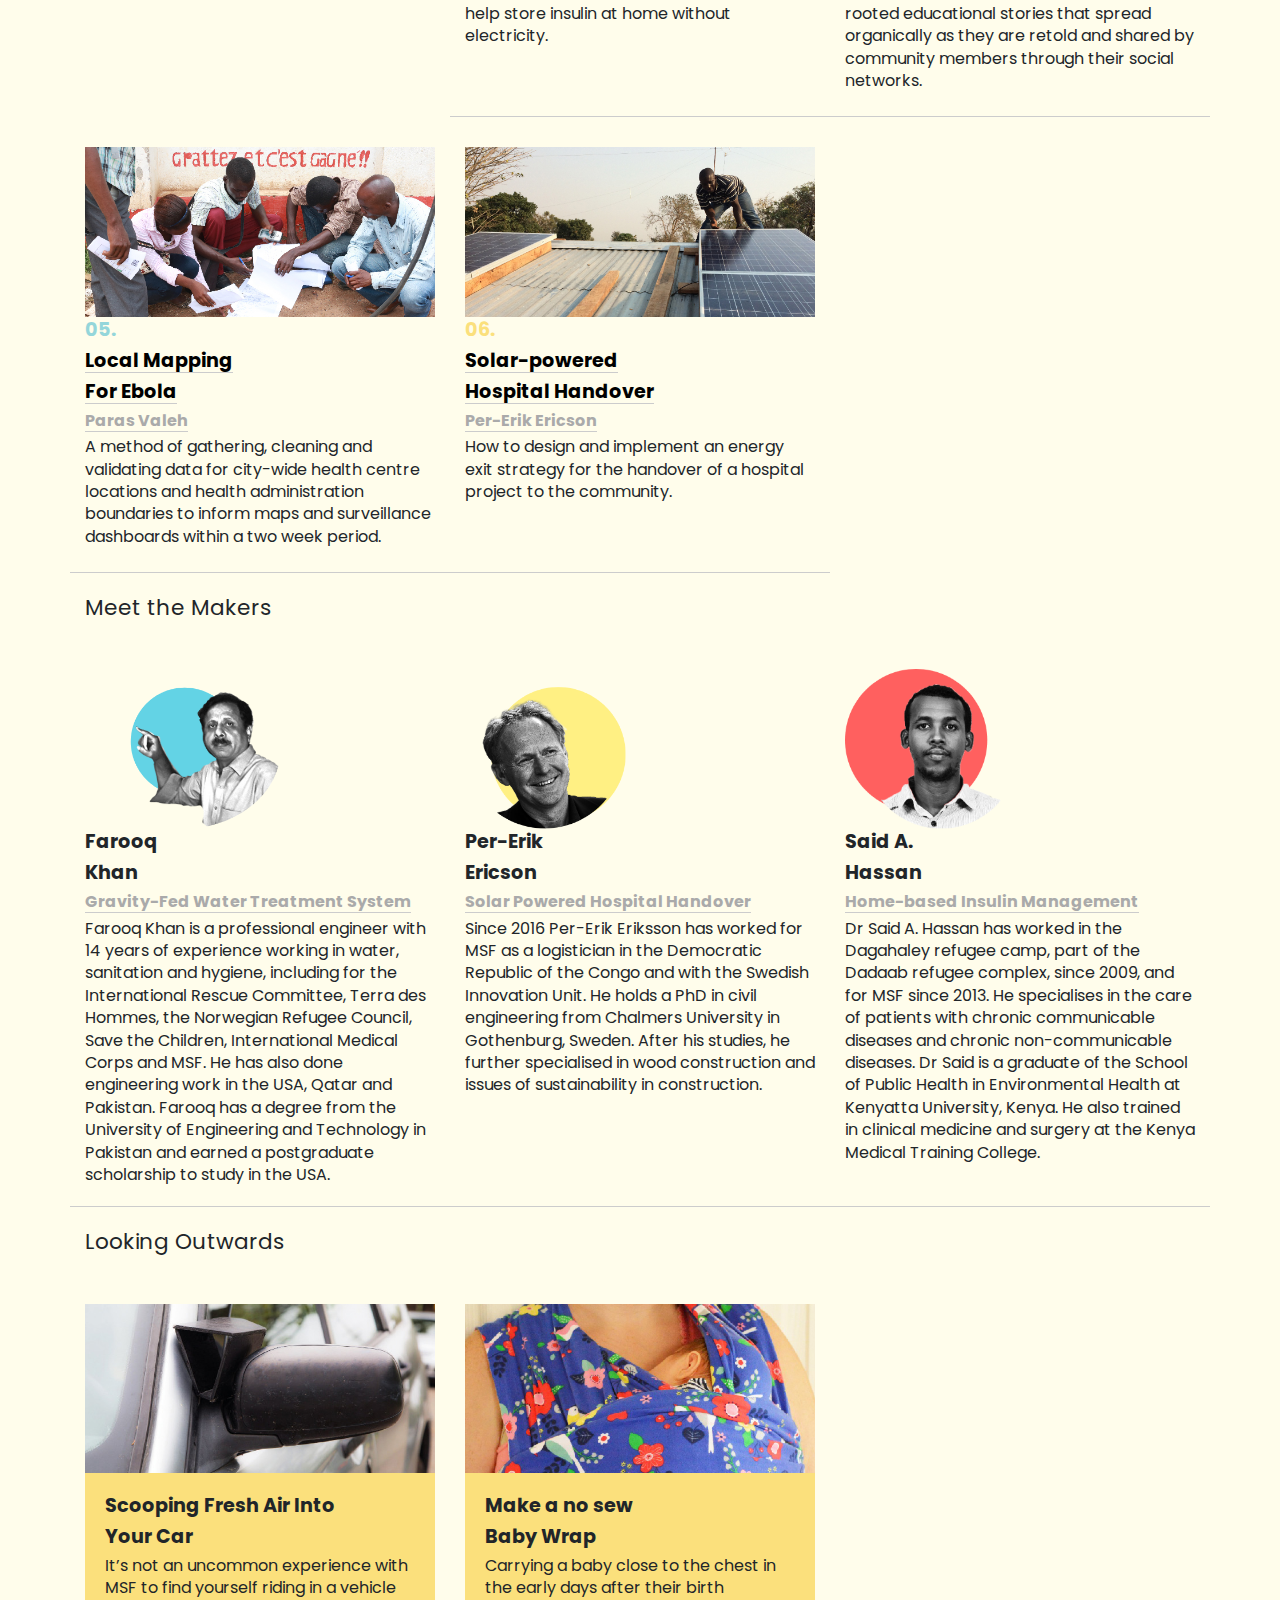
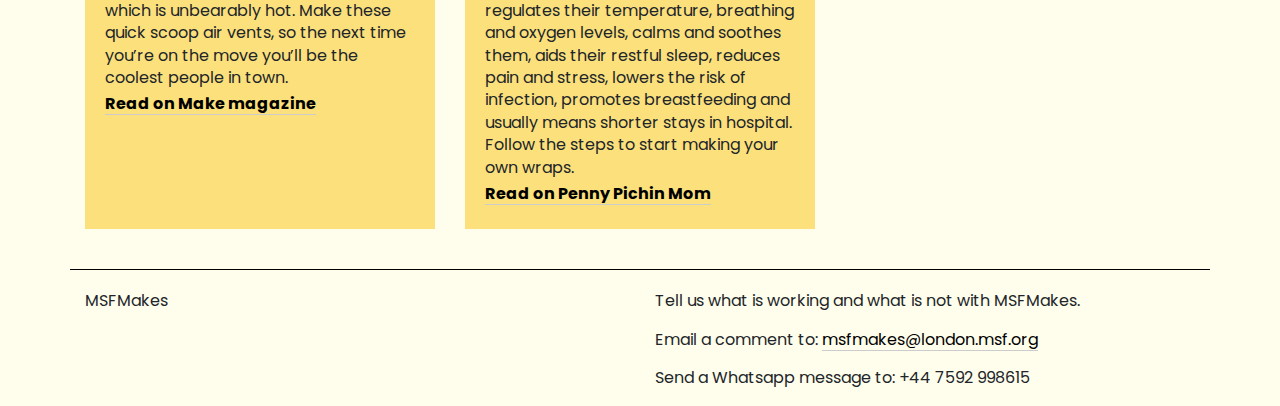
==== commit efec6ad4: "update for feedback and tracking analytics" ====
--- a/index.html
+++ b/index.html
@@ -16,6 +16,15 @@
     <title>MSF Makes</title>
   </head>  
   <body>
+      
+    <script async src="https://www.googletagmanager.com/gtag/js?id=UA-137388401-2"></script>
+    <script>
+      window.dataLayer = window.dataLayer || [];
+      function gtag(){dataLayer.push(arguments);}
+      gtag('js', new Date());
+
+      gtag('config', 'UA-137388401-2');
+    </script>
     <div id="nav-border" class="container">
   <nav class="navbar navbar-expand-lg">
 	<a class="navbar-brand" href="/"><img id="menu_logo" src="/images/menu/MSF_LOGO.png" alt="MSF Logo" height="50px" /></a>
@@ -47,6 +56,7 @@
 	    </ul>
 	  </div>
   </nav>
+  <div class="feedbackbanner"><p>Tell us about what’s working and what’s not in this issue of MSF Makes. Download your copy here: <a href="/MSFMakes_Digest_1.pdf">Digest 1</a>.</p><p>WhatsApp a photo of the pages you liked or disliked with a comment: to +44 7592 998615</p><p>Email a comment to: <a href="mailto:msfmakes@london.msf.org">msfmakes@london.msf.org</a></p><p>Fill this feedback form: <a href="https://forms.gle/GUUPmQmypUTkVWtm9">https://forms.gle/GUUPmQmypUTkVWtm9</a></div>
 </div>
     <div class="container">
       <main id="main">
@@ -181,14 +191,13 @@
 
       </main>
       <div id="footer" class="row contentrow">
-	<div  class="col-md-4">
+	<div  class="col-md-6">
 		<p>MSFMakes</p>
 	</div>
-	<div class="col-md-4">
-	</div>
-	<div class="col-md-4">
+	<div class="col-md-6">
 		<p>Tell us what is working and what is not with MSFMakes.</p>
 		<p>Email a comment to: <a href="mailto:msfmakes@london.msf.org">msfmakes@london.msf.org</a></p>
+		<p>Send a Whatsapp message to: +44 7592 998615</p>
 	</div>
 </div>
     </div>
--- a/css/msfmakes.css
+++ b/css/msfmakes.css
@@ -229,4 +229,17 @@
 	text-align:center;
 	background-color:#fff;
 	padding:20px;
+}
+
+.feedbackbanner {
+	background-color:#d7091e;
+	color:white;
+	margin-left: -16px;
+	margin-right: -16px;
+	padding:16px;
+	margin-bottom:20px;
+}
+
+.feedbackbanner a {
+	color:white;
 }